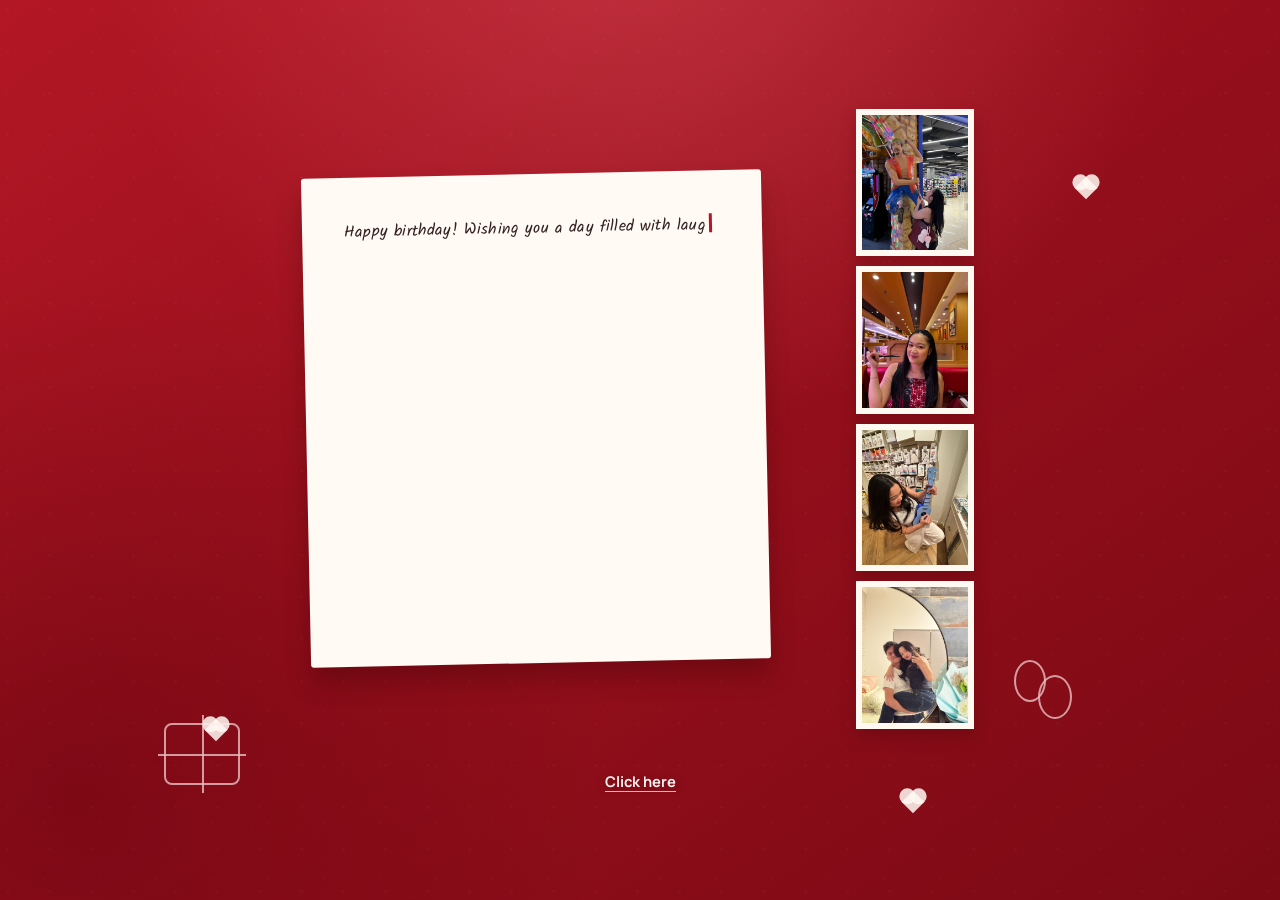
==== letter.html @ 7c30395a "first commit" ====
<!DOCTYPE html>
<html lang="en">
  <head>
    <meta charset="UTF-8" />
    <meta name="viewport" content="width=device-width, initial-scale=1.0" />
    <title>For Denaya | Letter</title>
    <link rel="preconnect" href="https://fonts.googleapis.com" />
    <link rel="preconnect" href="https://fonts.gstatic.com" crossorigin />
    <link
      href="https://fonts.googleapis.com/css2?family=Cormorant+Garamond:ital,wght@0,400;0,600;0,700;1,400;1,600&family=Great+Vibes&family=Manrope:wght@400;500;600;700;800&display=swap"
      rel="stylesheet"
    />
    <link rel="stylesheet" href="css/style.css" />
  </head>
  <body class="page scrapbook-page page-letter-new" data-page="letter">
    <main class="scrapbook-stage letter-stage animated-letter-stage">
      <article class="letter-paper animated-letter-paper">
        <p
          id="letterTypewriter"
          class="letter-typewriting"
          data-text="Happy birthday! Wishing you a day filled with laughter, good vibes, and all the little things that make you genuinely happy. You deserve to feel appreciated and celebrated, not just today, but every day. May this year bring you new opportunities, fun adventures, and moments you will always look back on with a smile. As you start another chapter, I hope you continue growing into the person you want to be, while staying true to who you are. Keep chasing your goals, making memories, and surrounding yourself with people who bring out the best in you. Here is to a year ahead that is even better than the last. Happy Birthday again!"
        ></p>
      </article>

      <aside class="photo-strip letter-photo-strip" aria-label="More memories">
        <img src="photo/photo5.jpg" alt="Memory strip 1" />
        <img src="photo/photo6.jpg" alt="Memory strip 2" />
        <img src="photo/photo7.jpg" alt="Memory strip 3" />
        <img src="photo/photo8.jpg" alt="Memory strip 4" />
      </aside>

      <div class="letter-floating-hearts" aria-hidden="true">
        <span></span>
        <span></span>
        <span></span>
      </div>

      <span class="line-doodle gift-doodle" aria-hidden="true"></span>
      <span class="line-doodle balloon-doodle" aria-hidden="true"></span>

      <a class="click-here" href="birthday.html" data-flow-link>Click here</a>
    </main>

    <script src="js/main.js" defer></script>
  </body>
</html>
---- css/style.css ----
@import url("https://fonts.googleapis.com/css2?family=Kalam:wght@400;700&family=Playfair+Display:wght@700;800&display=swap");

:root {
  --bg-black: #05040b;
  --bg-violet: #120719;
  --bg-burgundy: #2a0b1f;
  --pink-neon: #ff5ca8;
  --magenta: #d749d2;
  --rose-gold: #cba3b2;
  --gold-warm: #f4c45f;
  --text-main: #f9edf6;
  --text-soft: #c6adbe;
  --glass-bg: rgba(12, 10, 19, 0.64);
  --glass-border: rgba(255, 145, 207, 0.24);
  --panel-shadow: 0 20px 40px rgba(0, 0, 0, 0.5), 0 0 26px rgba(232, 80, 165, 0.14);
  --glow-soft: 0 0 20px rgba(255, 92, 168, 0.45);
  --radius-xl: 30px;
  --radius-lg: 22px;
  --radius-md: 16px;
  --radius-sm: 12px;
  --theme-main-start: #040309;
  --theme-main-mid: #090511;
  --theme-main-end: #17081e;
  --theme-aura-top: rgba(228, 82, 196, 0.24);
  --theme-aura-bottom: rgba(210, 44, 125, 0.14);
  --theme-photo-floor-main: rgba(163, 18, 76, 0.6);
  --theme-photo-floor-soft: rgba(163, 18, 76, 0.2);
  --theme-photo-floor-side: rgba(154, 31, 78, 0.44);
  --theme-photo-top-haze: rgba(255, 92, 168, 0.16);
  --theme-topbar-border: rgba(255, 144, 205, 0.24);
  --theme-topbar-glow: rgba(255, 96, 175, 0.2);
  --theme-top-brand: #ff85ba;
  --theme-heart: #ff7db9;
  --theme-icon: #ff94c4;
  --theme-hero-grad-1: #ff93c9;
  --theme-hero-grad-2: #ffd08a;
  --theme-hero-grad-3: #e98bf0;
  --theme-countdown: #ffd4e8;
}

* {
  box-sizing: border-box;
}

html,
body {
  margin: 0;
  padding: 0;
  min-height: 100%;
}

body {
  font-family: "Manrope", sans-serif;
  color: var(--text-main);
  background:
    radial-gradient(circle at 50% 12%, var(--theme-aura-top), transparent 68%),
    radial-gradient(circle at 85% 88%, var(--theme-aura-bottom), transparent 62%),
    linear-gradient(162deg, var(--theme-main-start) 0%, var(--theme-main-mid) 38%, var(--theme-main-end) 100%);
  position: relative;
  overflow-x: hidden;
}

body[data-theme="soft-pink"] {
  --theme-main-start: #130812;
  --theme-main-mid: #2a0e23;
  --theme-main-end: #3f1632;
  --theme-aura-top: rgba(255, 156, 208, 0.34);
  --theme-aura-bottom: rgba(255, 115, 189, 0.2);
  --theme-photo-floor-main: rgba(223, 80, 151, 0.56);
  --theme-photo-floor-soft: rgba(223, 80, 151, 0.24);
  --theme-photo-floor-side: rgba(206, 78, 145, 0.42);
  --theme-photo-top-haze: rgba(255, 178, 220, 0.24);
  --theme-topbar-border: rgba(255, 187, 227, 0.34);
  --theme-topbar-glow: rgba(255, 167, 215, 0.3);
  --theme-top-brand: #ffb4da;
  --theme-heart: #ffa4d1;
  --theme-icon: #ffc8e4;
  --theme-hero-grad-1: #ffc0dd;
  --theme-hero-grad-2: #ffe2b3;
  --theme-hero-grad-3: #f2b5ff;
  --theme-countdown: #ffe2f1;
}

body[data-theme="deep-burgundy"] {
  --theme-main-start: #040309;
  --theme-main-mid: #090511;
  --theme-main-end: #17081e;
}

body::selection {
  background: rgba(255, 92, 168, 0.35);
}

body.with-photo-bg {
  background: #07040f;
}

body.with-photo-bg::before {
  content: "";
  position: fixed;
  inset: 0;
  z-index: -3;
  background-image: var(--bg-image);
  background-position: center;
  background-size: cover;
  filter: blur(8px) brightness(0.32) saturate(1.04) contrast(1);
  transform: none;
}

body.with-photo-bg::after {
  content: "";
  position: fixed;
  inset: 0;
  z-index: -2;
  background:
    linear-gradient(180deg, rgba(7, 5, 12, 0.9) 0%, rgba(7, 5, 12, 0.88) 52%, rgba(7, 5, 12, 0.93) 100%),
    radial-gradient(ellipse at 50% 56%, rgba(255, 126, 196, 0.1) 0%, rgba(255, 126, 196, 0) 72%);
}

.page {
  width: 100%;
  min-height: 100svh;
  position: relative;
  animation: pageFadeIn 0.42s ease both;
}

.page.is-leaving {
  animation: pageFadeOut 0.28s ease both;
  pointer-events: none;
}

.page.is-cd-transitioning.is-leaving {
  animation: none;
}

.scene,
.app-shell {
  position: relative;
  z-index: 4;
  width: min(100%, 760px);
  margin: 0 auto;
  min-height: 100svh;
  padding: 20px 18px 56px;
}

body.has-topbar .scene,
body.has-topbar .app-shell {
  padding-top: 10px;
}

.scene-center {
  display: grid;
  place-items: center;
  align-content: center;
  gap: 28px;
}

.romantic-topbar {
  position: sticky;
  top: 0;
  left: 0;
  transform: none;
  z-index: 14;
  width: 100%;
  height: 54px;
  border-radius: 0;
  border: 0;
  background: transparent;
  box-shadow: none;
  backdrop-filter: none;
  display: grid;
  grid-template-columns: 42px minmax(0, 1fr) auto;
  align-items: center;
  padding: 0 12px;
  margin: 0;
}

.top-heart {
  font-size: 0.98rem;
  color: var(--theme-heart);
  text-align: center;
  text-shadow: 0 0 10px rgba(255, 87, 171, 0.55);
}

.top-brand {
  margin: 0;
  text-align: center;
  font-family: "Great Vibes", cursive;
  font-size: clamp(1.22rem, 3.2vw, 1.6rem);
  color: var(--theme-top-brand);
  line-height: 1;
  text-shadow: 0 0 12px rgba(255, 84, 167, 0.35);
}

.top-actions {
  display: flex;
  align-items: center;
  justify-self: end;
  gap: 8px;
}

button,
a {
  color: inherit;
  text-decoration: none;
}

button {
  font-family: inherit;
}

h1,
h2,
h3 {
  font-family: "Cormorant Garamond", serif;
  letter-spacing: 0.01em;
}

.eyebrow {
  letter-spacing: 0.34em;
  font-size: 0.78rem;
  font-weight: 800;
  color: var(--gold-warm);
  text-transform: uppercase;
  margin: 0 0 14px;
  text-shadow: 0 0 14px rgba(244, 196, 95, 0.24);
}

.tiny-label {
  margin: 0;
  text-transform: uppercase;
  letter-spacing: 0.35em;
  color: #9d8898;
  font-size: 0.72rem;
}

.name-script {
  margin: 10px 0;
  font-family: "Cormorant Garamond", serif;
  font-size: clamp(2.2rem, 7vw, 3.25rem);
  font-style: italic;
  font-weight: 600;
  color: #f6e6ef;
}

/* Gift screen */
.gift-wrap {
  background: none;
  border: 0;
  cursor: pointer;
  padding: 0;
  display: grid;
  place-items: center;
  width: min(82vw, 430px);
  transition: transform 0.45s ease;
}

.gift-wrap:hover {
  transform: translateY(-4px) scale(1.01);
}

.gift-wrap:focus-visible {
  outline: 2px solid rgba(255, 98, 186, 0.7);
  outline-offset: 8px;
  border-radius: 28px;
}

.gift-box {
  width: 100%;
  aspect-ratio: 1.08 / 1;
  position: relative;
  border-radius: 26px;
  overflow: hidden;
  transform-style: preserve-3d;
  box-shadow:
    inset 0 1px 0 rgba(255, 255, 255, 0.12),
    inset 0 -14px 30px rgba(17, 3, 12, 0.55),
    0 24px 42px rgba(0, 0, 0, 0.46),
    0 0 46px rgba(255, 79, 164, 0.32);
}

.gift-lid,
.gift-base {
  position: absolute;
  inset: 0;
  border-radius: inherit;
  background:
    radial-gradient(circle at 30% 20%, rgba(255, 105, 184, 0.2), transparent 45%),
    linear-gradient(155deg, #4a132f 0%, #361022 40%, #25111e 100%);
}

.gift-base::before,
.gift-lid::before {
  content: "";
  position: absolute;
  inset: 0;
  background-image: radial-gradient(rgba(255, 131, 194, 0.32) 1px, transparent 1.5px);
  background-size: 28px 28px;
  opacity: 0.58;
}

.gift-lid {
  transform-origin: top center;
  transition: transform 1s cubic-bezier(0.18, 0.66, 0.18, 1), opacity 0.7s ease;
  z-index: 2;
}

.gift-ribbon-v,
.gift-ribbon-h {
  position: absolute;
  background: linear-gradient(180deg, #ff78ba 0%, #ff4d9f 40%, #e82a74 100%);
  box-shadow: var(--glow-soft);
  z-index: 3;
}

.gift-ribbon-v {
  width: 16%;
  left: 50%;
  top: 0;
  bottom: 0;
  transform: translateX(-50%);
}

.gift-ribbon-h {
  height: 16%;
  left: 0;
  right: 0;
  top: 50%;
  transform: translateY(-50%);
}

.gift-bow {
  position: absolute;
  left: 50%;
  top: 50%;
  transform: translate(-50%, -50%);
  width: min(42%, 170px);
  aspect-ratio: 2 / 1;
  z-index: 4;
}

.gift-bow::before,
.gift-bow::after {
  content: "";
  position: absolute;
  width: 47%;
  height: 72%;
  top: 6%;
  border-radius: 70% 90% 70% 90%;
  background: linear-gradient(180deg, #ff75b8 0%, #ff3f93 65%, #dc236f 100%);
  box-shadow: 0 10px 20px rgba(196, 19, 101, 0.35), 0 0 22px rgba(255, 82, 164, 0.45);
}

.gift-bow::before {
  left: -3%;
  transform: rotate(6deg);
}

.gift-bow::after {
  right: -3%;
  transform: scaleX(-1) rotate(6deg);
}

.bow-center {
  position: absolute;
  left: 50%;
  top: 40%;
  width: 31%;
  height: 34%;
  transform: translate(-50%, -50%);
  border-radius: 12px;
  background: linear-gradient(180deg, #ff85c2 0%, #fa4ea0 52%, #d42069 100%);
  box-shadow: inset 0 2px 3px rgba(255, 212, 232, 0.45), 0 0 16px rgba(255, 61, 153, 0.65);
}

.bow-center::before,
.bow-center::after {
  content: "";
  position: absolute;
  width: 42%;
  height: 120%;
  top: 78%;
  border-radius: 0 0 6px 6px;
  background: linear-gradient(180deg, #ee4f96 0%, #c6175f 100%);
}

.bow-center::before {
  left: -46%;
  transform: rotate(31deg);
}

.bow-center::after {
  right: -46%;
  transform: rotate(-31deg);
}

.gift-shadow {
  width: 78%;
  height: 24px;
  margin-top: 18px;
  border-radius: 999px;
  background: radial-gradient(circle, rgba(255, 90, 162, 0.28), rgba(0, 0, 0, 0));
  filter: blur(4px);
}

.gift-copy {
  text-align: center;
  display: grid;
  gap: 8px;
}

.gift-copy .tiny-label span {
  font-family: "Cormorant Garamond", serif;
  font-size: 1.36rem;
  font-style: italic;
  letter-spacing: 0.08em;
  text-transform: none;
  color: #e7c4d6;
}

.tap-hint {
  margin: 8px 0 0;
  font-size: 0.72rem;
  letter-spacing: 0.34em;
  color: #74667c;
}

.gift-wrap.is-opening {
  animation: giftPulse 1s ease forwards;
}

.gift-wrap.is-opening .gift-lid {
  transform: translateY(-42%) rotateX(70deg);
  opacity: 0.15;
}

/* Countdown */
.countdown-scene {
  justify-content: center;
}

.countdown-scene::after {
  content: "";
  position: absolute;
  left: 50%;
  bottom: 2vh;
  width: min(84vw, 540px);
  height: 180px;
  transform: translateX(-50%);
  pointer-events: none;
  background: radial-gradient(circle at center, rgba(255, 102, 176, 0.23) 0%, rgba(255, 102, 176, 0) 68%);
  filter: blur(6px);
}

.countdown-card {
  text-align: center;
  width: min(100%, 680px);
  padding: 34px 14px;
  border-radius: 24px;
  border: 1px solid rgba(255, 140, 202, 0.14);
  background: linear-gradient(180deg, rgba(9, 7, 15, 0.48), rgba(9, 7, 15, 0.26));
  backdrop-filter: blur(4px);
}

.countdown-title {
  margin: 0 0 30px;
  font-family: "Cormorant Garamond", serif;
  font-weight: 700;
  letter-spacing: 0.28em;
  text-transform: uppercase;
  font-size: clamp(0.96rem, 2.8vw, 1.35rem);
  color: #f0c45d;
}

.countdown-grid {
  display: flex;
  justify-content: center;
  align-items: flex-start;
  flex-wrap: wrap;
  gap: 14px;
}

.time-block {
  min-width: 58px;
  display: grid;
  gap: 8px;
  justify-items: center;
}

.time-value {
  font-family: "Cormorant Garamond", serif;
  font-size: clamp(2.25rem, 6.2vw, 3.7rem);
  font-weight: 600;
  font-variant-numeric: tabular-nums;
  letter-spacing: 0.04em;
  color: var(--theme-countdown);
  text-shadow: 0 0 16px rgba(255, 95, 171, 0.34);
}

.time-label {
  font-size: 0.72rem;
  letter-spacing: 0.28em;
  color: #8d7b8a;
}

.separator {
  font-size: clamp(1.5rem, 4vw, 2.35rem);
  line-height: 1.5;
  color: #5c5260;
}

.time-ms .time-value {
  font-size: clamp(1.72rem, 4.5vw, 3rem);
}

.text-link {
  margin-top: 34px;
  border: 1px solid rgba(255, 138, 200, 0.34);
  border-radius: 999px;
  background: rgba(18, 13, 27, 0.52);
  color: #e0c7d5;
  font-size: 1.02rem;
  font-weight: 700;
  cursor: pointer;
  padding: 12px 22px;
  box-shadow: 0 0 20px rgba(255, 96, 173, 0.18);
}

.text-link span {
  margin-left: 6px;
}

/* Birthday reveal */
.birthday-scene {
  align-content: center;
}

.birthday-reveal {
  text-align: center;
  width: min(100%, 620px);
  padding: 26px 24px 30px;
  border-radius: var(--radius-xl);
  border: 1px solid rgba(255, 143, 204, 0.16);
  background:
    linear-gradient(180deg, rgba(9, 7, 15, 0.6), rgba(9, 7, 15, 0.34)),
    radial-gradient(circle at 50% 0%, rgba(255, 103, 179, 0.15), transparent 62%);
  backdrop-filter: blur(6px);
}

.hero-name {
  margin: 0;
  font-family: "Cormorant Garamond", serif;
  font-size: clamp(2.8rem, 8.4vw, 4.95rem);
  line-height: 0.96;
  letter-spacing: 0.01em;
  font-weight: 700;
  background: linear-gradient(110deg, var(--theme-hero-grad-1) 0%, var(--theme-hero-grad-2) 46%, var(--theme-hero-grad-3) 100%);
  -webkit-background-clip: text;
  background-clip: text;
  color: transparent;
  text-shadow:
    0 0 30px rgba(255, 129, 197, 0.26),
    0 4px 20px rgba(0, 0, 0, 0.35);
}

.hero-age {
  margin: 12px 0 10px;
  font-size: clamp(2rem, 5.2vw, 3.1rem);
  font-weight: 700;
  letter-spacing: 0.01em;
  color: #f2e8ef;
  text-shadow: 0 0 16px rgba(255, 152, 210, 0.14);
}

.hero-sayang {
  margin: 0;
  font-size: clamp(1.8rem, 4.1vw, 2.3rem);
  font-family: "Cormorant Garamond", serif;
  font-style: italic;
  color: #dbc8d5;
  letter-spacing: 0.015em;
}

.hero-signoff {
  margin: 20px 0 28px;
  font-family: "Cormorant Garamond", serif;
  font-size: clamp(1.5rem, 3.2vw, 2rem);
  font-style: italic;
  line-height: 1.2;
  color: #ead8e3;
}

.hero-signoff span {
  font-family: "Great Vibes", cursive;
  font-size: clamp(2.7rem, 6.2vw, 4.1rem);
  color: #ff8ec0;
  text-shadow: 0 0 20px rgba(255, 102, 180, 0.33);
}

.btn-primary {
  border: 0;
  border-radius: 999px;
  padding: 14px 32px;
  font-size: 1.42rem;
  font-weight: 700;
  cursor: pointer;
  color: #fff6fb;
  background: linear-gradient(108deg, #ff5ca8 0%, #ffbc5a 44%, #ca53d7 100%);
  box-shadow: 0 0 24px rgba(255, 102, 174, 0.55), 0 12px 24px rgba(0, 0, 0, 0.38);
  transition: transform 0.25s ease, filter 0.25s ease;
}

.btn-primary:hover {
  transform: translateY(-2px);
  filter: brightness(1.05);
}

.btn-primary span {
  margin-left: 8px;
}

/* App shell */
.page-head-pill {
  background: rgba(20, 15, 33, 0.7);
  border: 1px solid rgba(255, 151, 214, 0.22);
  backdrop-filter: blur(7px);
  box-shadow: var(--panel-shadow);
}

.icon-btn {
  width: 34px;
  height: 34px;
  border-radius: 50%;
  border: 1px solid rgba(255, 136, 200, 0.32);
  background: rgba(23, 18, 34, 0.75);
  cursor: pointer;
  display: grid;
  place-items: center;
  box-shadow: 0 0 18px rgba(255, 98, 173, 0.22);
}

.icon-btn.is-on {
  box-shadow: 0 0 0 2px rgba(255, 110, 184, 0.35), 0 0 24px rgba(255, 108, 180, 0.55);
}

.icon-note {
  font-size: 0.95rem;
  color: var(--theme-icon);
  line-height: 1;
}

.icon-theme {
  font-size: 0.8rem;
  font-weight: 800;
  letter-spacing: 0.02em;
  color: var(--theme-icon);
  line-height: 1;
}

.theme-btn.is-soft {
  box-shadow: 0 0 0 2px rgba(255, 180, 220, 0.34), 0 0 18px rgba(255, 170, 215, 0.4);
}

.glass-panel {
  background: var(--glass-bg);
  border: 1px solid var(--glass-border);
  border-radius: var(--radius-lg);
  box-shadow: var(--panel-shadow);
  backdrop-filter: blur(12px);
}

.hero-card {
  padding: 34px 22px;
  text-align: center;
  background:
    linear-gradient(180deg, rgba(10, 7, 16, 0.74), rgba(10, 7, 16, 0.5)),
    radial-gradient(circle at 50% 0%, rgba(255, 92, 168, 0.12), transparent 58%);
}

.hero-actions {
  margin-top: 20px;
  display: grid;
  grid-template-columns: repeat(auto-fit, minmax(140px, 1fr));
  gap: 10px;
}

.home-shell .hero-actions {
  width: min(100%, 360px);
  margin: 20px auto 0;
}

.story-meta {
  margin: 0 auto 14px;
  width: min(100%, 520px);
  padding: 12px 16px;
  text-align: center;
}

.chapter-kicker {
  margin: 0;
  text-transform: uppercase;
  font-size: 0.68rem;
  letter-spacing: 0.26em;
  color: #ddb6ca;
}

.chapter-kicker-intro {
  margin-bottom: 10px;
}

.story-meta h2 {
  margin: 6px 0 0;
  font-size: clamp(1.22rem, 4vw, 1.7rem);
  font-weight: 700;
  color: #f2dbe7;
}

.story-flow {
  margin: 14px auto 0;
  width: min(100%, 520px);
  padding: 16px;
  text-align: center;
}

.story-flow p {
  margin: 0 0 12px;
  color: #ddc0cf;
  font-family: "Cormorant Garamond", serif;
  font-size: 1.24rem;
  font-style: italic;
}

.flow-next {
  display: inline-block;
  border-radius: 999px;
  padding: 11px 20px;
  font-weight: 700;
  border: 1px solid rgba(255, 142, 204, 0.36);
  background: rgba(18, 13, 28, 0.6);
  box-shadow: 0 0 18px rgba(255, 99, 177, 0.2);
  transition: transform 0.2s ease, box-shadow 0.2s ease;
}

.flow-next:hover {
  transform: translateY(-2px);
  box-shadow: 0 0 22px rgba(255, 99, 177, 0.35);
}

.transition-cinematic {
  position: fixed;
  inset: 0;
  z-index: 60;
  pointer-events: none;
  opacity: 0;
  background:
    radial-gradient(circle at 50% 50%, rgba(255, 249, 242, 0.62), rgba(179, 18, 33, 0.82) 55%, rgba(101, 0, 12, 0.96) 100%);
}

.transition-cinematic.is-active {
  animation: cinematicFade 0.56s ease forwards;
}

.transition-petal {
  position: fixed;
  z-index: 61;
  width: 12px;
  height: 12px;
  border-radius: 50% 50% 50% 0;
  transform: rotate(45deg);
  background: linear-gradient(160deg, #fff8f2 0%, #d9182b 100%);
  opacity: 0.9;
  pointer-events: none;
  animation: transitionPetalFly 0.56s ease forwards;
}

.cd-transition-overlay {
  position: fixed;
  inset: 0;
  z-index: 72;
  overflow: hidden;
  pointer-events: none;
}

.cd-transition-overlay::before {
  content: "";
  position: absolute;
  inset: 0;
  background:
    radial-gradient(circle at 50% 50%, rgba(255, 249, 242, 0.72), rgba(255, 249, 242, 0.2) 36%, transparent 58%),
    linear-gradient(90deg, #fff9f2 0%, #d7192b 52%, #8f0c18 100%);
  transform: translateX(-110%);
  animation: cdPanelSlide 0.98s cubic-bezier(0.72, 0, 0.2, 1) forwards;
}

.cd-transition-disc {
  position: absolute;
  left: -20vmin;
  top: 50%;
  z-index: 1;
  width: clamp(160px, 30vmin, 340px);
  aspect-ratio: 1;
  border-radius: 50%;
  background:
    radial-gradient(circle, #e51f2f 0 13%, #fff8f2 14% 16%, #121116 17% 22%, transparent 23%),
    conic-gradient(from 218deg, rgba(255, 255, 255, 0.22) 0 38deg, transparent 39deg 360deg),
    repeating-radial-gradient(circle, #09090d 0 12px, #17171e 13px 17px, #06060a 18px 28px);
  box-shadow: 0 22px 38px rgba(51, 0, 7, 0.4);
  animation: cdRollAcross 0.98s cubic-bezier(0.72, 0, 0.2, 1) forwards;
}

.cd-transition-spark {
  position: absolute;
  z-index: 2;
  width: 10px;
  height: 10px;
  border-radius: 50%;
  background: #fff9f2;
  box-shadow: 0 0 16px rgba(255, 249, 242, 0.88);
  opacity: 0;
  animation: cdSparkPop 0.44s ease-out forwards;
}

.btn-soft {
  border: 1px solid rgba(255, 154, 209, 0.25);
  background: rgba(14, 11, 22, 0.62);
  color: #eee0e8;
  border-radius: 999px;
  padding: 11px 12px;
  font-weight: 700;
  text-align: center;
  cursor: pointer;
}

.btn-soft:hover {
  box-shadow: 0 0 20px rgba(255, 104, 179, 0.34);
}

.page-head-pill {
  margin: 4px auto 18px;
  width: fit-content;
  padding: 10px 16px;
  border-radius: 999px;
  display: flex;
  align-items: center;
  gap: 12px;
}

.page-head-pill h1 {
  margin: 0;
  font-family: "Cormorant Garamond", serif;
  font-size: clamp(1.65rem, 4.6vw, 2.25rem);
  font-weight: 700;
  letter-spacing: 0.01em;
}

.page-head-pill span {
  font-size: 0.92rem;
  background: rgba(255, 114, 185, 0.14);
  border: 1px solid rgba(255, 148, 206, 0.3);
  color: #ec9cc7;
  padding: 6px 10px;
  border-radius: 999px;
}

/* Memories */
.memories-grid {
  display: grid;
  grid-template-columns: repeat(2, minmax(0, 1fr));
  gap: 12px;
  padding-bottom: 10px;
}

.polaroid-card {
  background: #f5f0f3;
  border-radius: 12px;
  border: 0;
  padding: 10px 10px 28px;
  box-shadow: 0 14px 28px rgba(0, 0, 0, 0.4);
  cursor: pointer;
  position: relative;
  transform-origin: top center;
  transition: transform 0.25s ease, box-shadow 0.25s ease;
}

.polaroid-card::before {
  content: "";
  position: absolute;
  width: 58px;
  height: 14px;
  top: -8px;
  left: 50%;
  transform: translateX(-50%) rotate(-2deg);
  background: rgba(245, 210, 150, 0.7);
  border-radius: 4px;
  box-shadow: inset 0 0 0 1px rgba(116, 95, 68, 0.25);
}

.polaroid-card img {
  width: 100%;
  display: block;
  aspect-ratio: 1 / 1;
  object-fit: cover;
  border-radius: 8px;
}

.polaroid-card p {
  color: #322632;
  margin: 11px 2px 0;
  font-family: "Cormorant Garamond", serif;
  font-style: italic;
  font-size: 1.05rem;
}

.polaroid-card:hover {
  transform: scale(1.02) rotate(0deg);
  box-shadow: 0 18px 30px rgba(0, 0, 0, 0.48), 0 0 20px rgba(255, 106, 182, 0.22);
}

/* Moments */
.moments-carousel {
  display: grid;
  gap: 14px;
}

.moment-stage {
  display: grid;
  grid-template-columns: 44px minmax(0, 1fr) 44px;
  align-items: center;
  gap: 12px;
}

.round-arrow {
  width: 44px;
  height: 44px;
  border-radius: 50%;
  border: 1px solid rgba(255, 152, 209, 0.26);
  background: rgba(16, 13, 24, 0.72);
  font-size: 1.5rem;
  color: #f8e8f0;
  cursor: pointer;
  display: grid;
  place-items: center;
}

.polaroid-main {
  width: min(100%, 320px);
  margin: 0 auto;
  background: #f7f3f5;
  padding: 12px 12px 34px;
  border-radius: 12px;
  box-shadow: 0 18px 30px rgba(0, 0, 0, 0.45);
  transform: rotate(-4deg);
}

.polaroid-main img {
  width: 100%;
  aspect-ratio: 3 / 4;
  object-fit: cover;
  border-radius: 6px;
}

.description-box {
  padding: 18px 16px;
  min-height: 92px;
  display: grid;
  place-items: center;
  text-align: center;
}

.description-box p {
  margin: 0;
  font-family: "Cormorant Garamond", serif;
  font-style: italic;
  font-size: clamp(1.24rem, 3.5vw, 1.62rem);
  color: #ecd9e5;
}

.dots-row {
  display: flex;
  justify-content: center;
  gap: 10px;
  flex-wrap: wrap;
}

.dot {
  width: 13px;
  height: 13px;
  border-radius: 50%;
  border: 1px solid rgba(255, 159, 213, 0.3);
  background: rgba(38, 30, 52, 0.78);
  cursor: pointer;
  padding: 0;
}

.dot.is-active {
  background: linear-gradient(160deg, #ff7dbf, #db62d5);
  box-shadow: 0 0 14px rgba(255, 116, 191, 0.55);
}

/* Letter */
.letter-shell {
  display: grid;
  align-content: start;
}

.cake-wrap {
  display: grid;
  place-items: center;
  margin: 8px 0 16px;
}

.cake-art {
  width: 180px;
  height: 140px;
  position: relative;
}

.cake-plate {
  position: absolute;
  left: 50%;
  bottom: 2px;
  transform: translateX(-50%);
  width: 160px;
  height: 22px;
  border-radius: 50%;
  background: linear-gradient(180deg, #f4f4f4 0%, #cbced5 100%);
  box-shadow: 0 10px 18px rgba(0, 0, 0, 0.35);
}

.cake-layer {
  position: absolute;
  left: 50%;
  transform: translateX(-50%);
  border-radius: 20px;
  background: linear-gradient(180deg, #6f460e 0%, #4f2e07 100%);
}

.cake-layer.one {
  width: 138px;
  height: 34px;
  bottom: 22px;
}

.cake-layer.two {
  width: 124px;
  height: 32px;
  bottom: 52px;
}

.cake-top {
  position: absolute;
  left: 50%;
  bottom: 76px;
  transform: translateX(-50%);
  width: 122px;
  height: 26px;
  border-radius: 50%;
  background: #efe2cf;
}

.cake-top::before,
.cake-top::after {
  content: "";
  position: absolute;
  background: #efe2cf;
  width: 28px;
  height: 14px;
  border-radius: 0 0 18px 18px;
  top: 18px;
}

.cake-top::before {
  left: 20px;
}

.cake-top::after {
  right: 22px;
}

.cake-candle {
  position: absolute;
  left: 50%;
  bottom: 98px;
  transform: translateX(-50%);
  width: 10px;
  height: 30px;
  border-radius: 8px;
  background: linear-gradient(180deg, #c72626, #8b1010);
}

.cake-flame {
  position: absolute;
  left: 50%;
  bottom: 126px;
  transform: translateX(-50%);
  width: 12px;
  height: 20px;
  border-radius: 50% 50% 50% 50%;
  background: radial-gradient(circle at 40% 35%, #fff59f 0%, #ffbf2f 55%, rgba(255, 145, 0, 0.45) 100%);
  animation: flameFlicker 0.9s ease-in-out infinite alternate;
  box-shadow: 0 0 20px rgba(255, 185, 40, 0.65);
}

.letter-card {
  padding: 22px 20px;
  max-height: min(55svh, 460px);
  overflow: auto;
}

.letter-card p {
  margin: 0;
  font-family: "Cormorant Garamond", serif;
  font-style: italic;
  font-size: clamp(1.55rem, 4.2vw, 2.6rem);
  line-height: 1.28;
  color: #efe4eb;
  min-height: 160px;
}

.type-cursor {
  display: inline-block;
  width: 2px;
  margin-left: 2px;
  background: rgba(255, 141, 201, 0.95);
  animation: blink 0.9s steps(1) infinite;
}

/* Reasons */
.reasons-shell {
  display: grid;
  align-content: center;
  gap: 16px;
}

.reasons-card {
  padding: 24px;
  min-height: 260px;
}

.reasons-card h1 {
  margin: 0 0 14px;
  font-size: clamp(1.5rem, 4.7vw, 2.2rem);
}

.reasons-card p {
  margin: 0;
  font-family: "Cormorant Garamond", serif;
  font-style: italic;
  font-size: clamp(1.35rem, 4.2vw, 2rem);
  line-height: 1.34;
  color: #efe0ea;
}

.reasons-controls {
  display: flex;
  justify-content: center;
  align-items: center;
  gap: 16px;
}

/* Future */
.future-shell {
  display: grid;
  gap: 16px;
}

.dreams-main {
  padding: 24px 22px;
}

.dreams-main h1 {
  margin: 0 0 10px;
  font-size: clamp(1.8rem, 5vw, 2.4rem);
}

.dreams-main p {
  margin: 0;
  font-family: "Cormorant Garamond", serif;
  font-style: italic;
  font-size: clamp(1.4rem, 3.8vw, 2rem);
  line-height: 1.35;
}

.dream-grid {
  display: grid;
  grid-template-columns: repeat(2, minmax(0, 1fr));
  gap: 10px;
}

.dream-chip {
  border: 1px solid rgba(255, 154, 209, 0.28);
  background: rgba(12, 10, 20, 0.7);
  color: #f2dde9;
  border-radius: 14px;
  padding: 12px;
  font-weight: 700;
  cursor: pointer;
  transition: transform 0.2s ease, box-shadow 0.2s ease, border-color 0.2s ease;
}

.dream-chip.is-selected,
.dream-chip:hover {
  transform: translateY(-2px);
  border-color: rgba(255, 132, 198, 0.78);
  box-shadow: 0 0 18px rgba(255, 95, 176, 0.48);
}

/* Surprise */
.surprise-shell {
  display: grid;
  align-content: center;
  gap: 10px;
}

.surprise-copy {
  text-align: center;
  padding: 22px;
}

.surprise-copy p {
  margin: 6px 0;
  font-size: clamp(1.04rem, 3vw, 1.22rem);
  color: #ebd9e3;
}

/* Modal */
.modal {
  position: fixed;
  inset: 0;
  z-index: 20;
  display: none;
}

.modal.is-open {
  display: grid;
  place-items: center;
}

.modal-backdrop {
  position: absolute;
  inset: 0;
  border: 0;
  background: rgba(6, 5, 10, 0.72);
  backdrop-filter: blur(6px);
}

.modal-card {
  position: relative;
  z-index: 1;
  width: min(92vw, 560px);
  padding: 24px;
  border-radius: 24px;
  background: rgba(11, 9, 18, 0.88);
  border: 1px solid rgba(255, 145, 206, 0.28);
  box-shadow: 0 18px 36px rgba(0, 0, 0, 0.5), 0 0 28px rgba(255, 90, 167, 0.24);
}

.modal-card p {
  margin: 0;
  font-family: "Cormorant Garamond", serif;
  font-style: italic;
  font-size: clamp(1.36rem, 4.6vw, 2.05rem);
  line-height: 1.34;
  color: #f0dfea;
}

.photo-modal-card {
  display: grid;
  gap: 14px;
}

.photo-modal-card img {
  width: 100%;
  max-height: min(56svh, 600px);
  object-fit: cover;
  border-radius: 16px;
}

.photo-modal-card p {
  margin-top: 2px;
  text-align: center;
  font-size: 1.25rem;
}

.modal-close {
  position: absolute;
  top: 10px;
  right: 12px;
  border: 0;
  width: 34px;
  height: 34px;
  border-radius: 50%;
  font-size: 1.45rem;
  line-height: 1;
  cursor: pointer;
  color: #fbeaf2;
  background: rgba(255, 100, 179, 0.2);
}

/* Particle layers */
.particle-layer {
  position: fixed;
  inset: 0;
  pointer-events: none;
  overflow: hidden;
  z-index: 3;
}

.confetti-piece {
  position: absolute;
  width: 7px;
  height: 14px;
  border-radius: 3px;
  opacity: 0.9;
  animation: confettiFall linear forwards;
}

.petal {
  position: absolute;
  width: 16px;
  height: 12px;
  border-radius: 14px 14px 2px 14px;
  background: radial-gradient(circle at 30% 30%, rgba(255, 201, 224, 0.95), rgba(236, 90, 161, 0.95));
  opacity: 0.84;
  filter: blur(0.25px);
  animation: petalDrift linear forwards;
}

.firework-dot {
  position: fixed;
  width: 5px;
  height: 5px;
  border-radius: 50%;
  z-index: 3;
  animation: fireworkSpark 1s ease-out forwards;
}

.heart-particle {
  position: fixed;
  width: 14px;
  height: 14px;
  transform: rotate(45deg);
  background: linear-gradient(140deg, #ff80c7, #ff5ca8);
  z-index: 22;
  opacity: 0.9;
  animation: heartFly 1.2s ease-out forwards;
}

.heart-particle::before,
.heart-particle::after {
  content: "";
  position: absolute;
  width: 100%;
  height: 100%;
  border-radius: 50%;
  background: inherit;
}

.heart-particle::before {
  top: -50%;
  left: 0;
}

.heart-particle::after {
  top: 0;
  left: -50%;
}

.fireworks-glow {
  position: fixed;
  inset: 0;
  z-index: 2;
  pointer-events: none;
  background: radial-gradient(circle at center, rgba(255, 89, 171, 0.32), transparent 48%);
  opacity: 0;
  animation: glowFlash 1s ease-out;
}

/* Animations */
@keyframes confettiFall {
  0% {
    transform: translate3d(0, -8vh, 0) rotate(0deg);
    opacity: 0;
  }
  10% {
    opacity: 0.95;
  }
  100% {
    transform: translate3d(var(--x-drift), 112vh, 0) rotate(var(--spin));
    opacity: 0;
  }
}

@keyframes petalDrift {
  0% {
    transform: translate3d(0, -8vh, 0) rotate(0deg);
    opacity: 0;
  }
  15% {
    opacity: 0.9;
  }
  100% {
    transform: translate3d(var(--x-drift), 110vh, 0) rotate(var(--rotate));
    opacity: 0;
  }
}

@keyframes fireworkSpark {
  0% {
    transform: translate3d(0, 0, 0) scale(1);
    opacity: 1;
  }
  100% {
    transform: translate3d(var(--dx), var(--dy), 0) scale(0.15);
    opacity: 0;
  }
}

@keyframes heartFly {
  0% {
    transform: translate3d(0, 0, 0) rotate(45deg) scale(0.9);
    opacity: 0.9;
  }
  100% {
    transform: translate3d(var(--dx), var(--dy), 0) rotate(45deg) scale(0.2);
    opacity: 0;
  }
}

@keyframes glowFlash {
  0% {
    opacity: 0;
  }
  20% {
    opacity: 0.8;
  }
  100% {
    opacity: 0;
  }
}

@keyframes flameFlicker {
  0% {
    transform: translateX(-50%) scale(0.96);
  }
  100% {
    transform: translateX(-50%) scale(1.06);
  }
}

@keyframes blink {
  50% {
    opacity: 0;
  }
}

@keyframes giftPulse {
  0% {
    transform: scale(1);
  }
  35% {
    transform: scale(1.03);
  }
  100% {
    transform: scale(0.95);
    opacity: 0.4;
  }
}

@keyframes pageFadeIn {
  0% {
    opacity: 0;
    filter: blur(4px);
    transform: translateY(6px);
  }
  100% {
    opacity: 1;
    filter: blur(0);
    transform: translateY(0);
  }
}

@keyframes pageFadeOut {
  0% {
    opacity: 1;
    filter: blur(0);
  }
  100% {
    opacity: 0;
    filter: blur(4px);
  }
}

@keyframes cinematicFade {
  0% {
    opacity: 0;
  }
  38% {
    opacity: 0.94;
  }
  100% {
    opacity: 1;
  }
}

@keyframes transitionPetalFly {
  0% {
    transform: translate3d(0, 0, 0) rotate(45deg) scale(0.6);
    opacity: 0.95;
  }
  100% {
    transform: translate3d(var(--dx), var(--dy), 0) rotate(120deg) scale(0.1);
    opacity: 0;
  }
}

@keyframes cdPanelSlide {
  0% {
    transform: translateX(-110%);
  }
  48% {
    transform: translateX(0);
  }
  100% {
    transform: translateX(110%);
  }
}

@keyframes cdRollAcross {
  0% {
    left: -20vmin;
    transform: translate(-50%, -50%) rotate(0deg) scale(0.72);
  }
  46% {
    left: 50%;
    transform: translate(-50%, -50%) rotate(560deg) scale(1.22);
  }
  100% {
    left: 118%;
    transform: translate(-50%, -50%) rotate(1160deg) scale(0.82);
  }
}

@keyframes cdSparkPop {
  0% {
    transform: scale(0.2);
    opacity: 0;
  }
  42% {
    opacity: 1;
  }
  100% {
    transform: scale(1.8);
    opacity: 0;
  }
}

@keyframes cdButtonRoll {
  0% {
    transform: rotate(0deg) scale(1);
  }
  42% {
    transform: rotate(540deg) scale(1.18);
  }
  100% {
    transform: rotate(1080deg) scale(0.96) translateX(34px);
  }
}

@keyframes vinylSpin {
  to {
    transform: rotate(360deg);
  }
}

@keyframes countdownPop {
  0% {
    transform: scale(1);
  }
  45% {
    transform: scale(1.04);
  }
  100% {
    transform: scale(1);
  }
}

@keyframes celebrationFade {
  0% {
    opacity: 0;
  }
  18%,
  78% {
    opacity: 1;
  }
  100% {
    opacity: 0;
  }
}

@keyframes celebrationTitle {
  0% {
    transform: translateY(20px) scale(0.78) rotate(-2deg);
    opacity: 0;
  }
  64% {
    transform: translateY(0) scale(1.08) rotate(1deg);
    opacity: 1;
  }
  100% {
    transform: translateY(0) scale(1) rotate(0);
    opacity: 1;
  }
}

@keyframes openHintPulse {
  0% {
    transform: translateY(0);
    opacity: 0.75;
  }
  50% {
    transform: translateY(-3px);
    opacity: 1;
  }
  100% {
    transform: translateY(0);
    opacity: 1;
  }
}

@keyframes bouquetSway {
  0%,
  100% {
    transform: rotate(-1.5deg);
  }
  50% {
    transform: rotate(2deg);
  }
}

@keyframes flowerBloom {
  0% {
    transform: scale(0.28) rotate(-8deg);
    opacity: 0;
  }
  70% {
    transform: scale(1.08) rotate(2deg);
    opacity: 1;
  }
  100% {
    transform: scale(1) rotate(0deg);
    opacity: 1;
  }
}

@keyframes lilyGlow {
  0%,
  100% {
    filter: drop-shadow(0 8px 10px rgba(67, 0, 8, 0.2));
  }
  50% {
    filter: drop-shadow(0 10px 16px rgba(255, 214, 226, 0.36));
  }
}

@keyframes roseBreathe {
  0%,
  100% {
    transform: scale(1);
  }
  50% {
    transform: scale(1.06);
  }
}

@keyframes breathFloat {
  0%,
  100% {
    transform: translateY(0);
  }
  50% {
    transform: translateY(-8px);
  }
}

@keyframes petalFloat {
  0% {
    transform: translate3d(0, 30px, 0) rotate(0deg);
    opacity: 0;
  }
  18% {
    opacity: 0.95;
  }
  78% {
    opacity: 0.75;
  }
  100% {
    transform: translate3d(34px, -84px, 0) rotate(210deg);
    opacity: 0;
  }
}

@keyframes cakeSketchFloat {
  0%,
  100% {
    transform: translateY(0) rotate(-0.8deg);
  }
  50% {
    transform: translateY(-8px) rotate(0.8deg);
  }
}

@keyframes candleDance {
  0%,
  100% {
    transform: translateY(0);
  }
  50% {
    transform: translateY(-4px);
  }
}

@keyframes lineFlame {
  0% {
    transform: translateX(-50%) rotate(-45deg) scale(0.92);
  }
  100% {
    transform: translateX(-50%) rotate(-45deg) scale(1.08);
  }
}

@keyframes giftSparkleField {
  to {
    background-position: 130px 130px, -170px 170px, 150px -150px, -190px -190px;
  }
}

@keyframes giftTitleFloat {
  0%,
  100% {
    transform: translateY(0) rotate(-0.4deg);
  }
  50% {
    transform: translateY(-7px) rotate(0.4deg);
  }
}

@keyframes giftChoiceFloat {
  0%,
  100% {
    transform: translateY(0);
  }
  50% {
    transform: translateY(-7px);
  }
}

@keyframes giftChoiceSelect {
  0% {
    transform: translateY(0) scale(1);
  }
  46% {
    transform: translateY(-18px) scale(1.14) rotate(-2deg);
  }
  100% {
    transform: translateY(-4px) scale(0.98);
    opacity: 0;
  }
}

@keyframes giftChoiceFade {
  to {
    transform: translateY(18px) scale(0.88);
    opacity: 0;
    filter: blur(3px);
  }
}

@keyframes envelopeTinyOpen {
  0%,
  100% {
    transform: rotate(-5deg);
  }
  50% {
    transform: rotate(-9deg) translateY(-6px);
  }
}

@keyframes sealPulse {
  0%,
  100% {
    transform: translate(-50%, -50%) scale(1);
  }
  50% {
    transform: translate(-50%, -50%) scale(1.14);
  }
}

@keyframes bouquetTinySway {
  0%,
  100% {
    transform: rotate(0deg);
  }
  50% {
    transform: rotate(5deg) translateY(-5px);
  }
}

@keyframes flowerTinyBloom {
  0%,
  100% {
    filter: brightness(1);
  }
  50% {
    filter: brightness(1.18);
  }
}

@keyframes cakeTinyBounce {
  0%,
  100% {
    transform: translateY(0);
  }
  50% {
    transform: translateY(-9px) scale(1.04);
  }
}

@keyframes photoShuffleOne {
  50% {
    transform: translate(-24px, 5px) rotate(-17deg);
  }
}

@keyframes photoShuffleTwo {
  50% {
    transform: translate(24px, 2px) rotate(15deg);
  }
}

@keyframes photoShuffleThree {
  50% {
    transform: translateY(-8px) rotate(1deg);
  }
}

@keyframes giftOverlayFade {
  0% {
    opacity: 0;
  }
  18%,
  74% {
    opacity: 1;
  }
  100% {
    opacity: 0;
  }
}

@keyframes giftIconFly {
  0% {
    transform: translateY(24px) scale(0.72) rotate(-8deg);
    opacity: 0;
  }
  46% {
    transform: translateY(0) scale(1.16) rotate(4deg);
    opacity: 1;
  }
  100% {
    transform: translateY(-30px) scale(0.9) rotate(0deg);
    opacity: 0.15;
  }
}

@keyframes giftSparkPop {
  0% {
    transform: scale(0.3);
    opacity: 0;
  }
  38% {
    opacity: 1;
  }
  100% {
    transform: scale(1.8);
    opacity: 0;
  }
}

@keyframes picnicSunGlow {
  0%,
  100% {
    transform: scale(1);
    box-shadow: 0 0 26px rgba(244, 196, 95, 0.28);
  }
  50% {
    transform: scale(1.07);
    box-shadow: 0 0 42px rgba(244, 196, 95, 0.42);
  }
}

@keyframes picnicCloudDrift {
  0%,
  100% {
    transform: translateX(0) scale(var(--cloud-scale, 1));
  }
  50% {
    transform: translateX(22px) scale(var(--cloud-scale, 1));
  }
}

@keyframes picnicLeafFall {
  0% {
    transform: translate3d(0, -18px, 0) rotate(0deg);
    opacity: 0;
  }
  20%,
  74% {
    opacity: 0.9;
  }
  100% {
    transform: translate3d(42px, 210px, 0) rotate(240deg);
    opacity: 0;
  }
}

@keyframes picnicBlanketBreathe {
  0%,
  100% {
    transform: rotate(-1deg) scale(1);
  }
  50% {
    transform: rotate(0.4deg) scale(1.012);
  }
}

@keyframes picnicBasketBob {
  0%,
  100% {
    transform: translateY(0) rotate(2deg);
  }
  50% {
    transform: translateY(-8px) rotate(-1deg);
  }
}

@keyframes picnicTreatWiggle {
  0%,
  100% {
    transform: rotate(0deg);
  }
  50% {
    transform: rotate(-5deg) translateY(-4px);
  }
}

@keyframes picnicFruitRoll {
  0%,
  100% {
    transform: translateX(0) rotate(0deg);
  }
  50% {
    transform: translateX(7px) rotate(24deg);
  }
}

@keyframes nigiriWiggle {
  0%,
  100% {
    margin-top: 0;
    rotate: 0deg;
  }
  50% {
    margin-top: -5px;
    rotate: -4deg;
  }
}

@keyframes picnicFoodFloat {
  0%,
  100% {
    transform: translateY(0) rotate(0deg);
  }
  50% {
    transform: translateY(-5px) rotate(3deg);
  }
}

@keyframes macaronBounce {
  0%,
  100% {
    transform: translateY(0) scale(1);
  }
  50% {
    transform: translateY(-4px) scale(1.04);
  }
}

@keyframes picnicProductFloat {
  0%,
  100% {
    margin-top: 0;
    rotate: 0deg;
  }
  50% {
    margin-top: -6px;
    rotate: 2deg;
  }
}

@keyframes poodleWalk {
  0% {
    transform: translateX(0) scaleX(1);
  }
  48% {
    transform: translateX(930px) scaleX(1);
  }
  50% {
    transform: translateX(930px) scaleX(-1);
  }
  98% {
    transform: translateX(0) scaleX(-1);
  }
  100% {
    transform: translateX(0) scaleX(1);
  }
}

@keyframes poodleWalkTablet {
  0% {
    transform: translateX(0) scaleX(1);
  }
  48% {
    transform: translateX(620px) scaleX(1);
  }
  50% {
    transform: translateX(620px) scaleX(-1);
  }
  98% {
    transform: translateX(0) scaleX(-1);
  }
  100% {
    transform: translateX(0) scaleX(1);
  }
}

@keyframes poodleWalkMobile {
  0% {
    transform: translateX(0) scaleX(1);
  }
  48% {
    transform: translateX(440px) scaleX(1);
  }
  50% {
    transform: translateX(440px) scaleX(-1);
  }
  98% {
    transform: translateX(0) scaleX(-1);
  }
  100% {
    transform: translateX(0) scaleX(1);
  }
}

@keyframes poodleSitBob {
  0%,
  100% {
    transform: translateX(-50%) translateY(0) scale(1);
  }
  50% {
    transform: translateX(-50%) translateY(-4px) scale(1.015);
  }
}

@keyframes poodleBounce {
  0%,
  100% {
    transform: translateY(0);
  }
  50% {
    transform: translateY(-3px);
  }
}

@keyframes poodleCurlBounce {
  0%,
  100% {
    transform: translateY(0) scale(1);
  }
  50% {
    transform: translateY(-2px) scale(1.04);
  }
}

@keyframes poodleStep {
  0%,
  100% {
    transform: rotate(9deg);
  }
  50% {
    transform: rotate(-13deg) translateY(-2px);
  }
}

@keyframes poodlePawTap {
  0%,
  100% {
    transform: translateY(0) rotate(0deg);
  }
  50% {
    transform: translateY(-2px) rotate(-3deg);
  }
}

@keyframes poodleTailWag {
  0%,
  100% {
    transform: rotate(-35deg);
  }
  50% {
    transform: rotate(-10deg);
  }
}

@keyframes poodleEarSwing {
  0%,
  100% {
    transform: rotate(5deg);
  }
  50% {
    transform: rotate(-8deg);
  }
}

@keyframes picnicNoteFloat {
  0%,
  100% {
    transform: translateX(-50%) translateY(0) rotate(-2deg);
  }
  50% {
    transform: translateX(-50%) translateY(-6px) rotate(1deg);
  }
}

@keyframes picnicPhotoFloat {
  0%,
  100% {
    margin-top: 0;
  }
  50% {
    margin-top: -7px;
  }
}

@keyframes picnicCameraNudge {
  0%,
  100% {
    transform: rotate(-4deg) translateY(0);
  }
  50% {
    transform: rotate(-1deg) translateY(-5px);
  }
}

@keyframes sadTextPulse {
  0%,
  100% {
    transform: scale(1);
  }
  50% {
    transform: scale(1.025);
  }
}

@keyframes partyCakeFloat {
  0%,
  100% {
    transform: translateX(-50%) translateY(0) rotate(-1deg);
  }
  50% {
    transform: translateX(-50%) translateY(-10px) rotate(1.5deg);
  }
}

@keyframes sparkleTwinkle {
  0%,
  100% {
    transform: scale(0.55) rotate(45deg);
    opacity: 0.3;
  }
  50% {
    transform: scale(1.15) rotate(45deg);
    opacity: 1;
  }
}

@keyframes envelopeBob {
  0%,
  100% {
    transform: translateY(0) rotate(-0.4deg);
  }
  50% {
    transform: translateY(-8px) rotate(0.6deg);
  }
}

@keyframes letterPeek {
  0% {
    transform: translateY(38px) rotate(-5deg);
    opacity: 0;
  }
  100% {
    transform: translateY(0) rotate(-2.5deg);
    opacity: 1;
  }
}

@keyframes envelopeOpenGlow {
  0%,
  100% {
    filter: drop-shadow(0 0 0 rgba(255, 248, 242, 0));
  }
  50% {
    filter: drop-shadow(0 0 18px rgba(255, 248, 242, 0.36));
  }
}

@keyframes polaroidFloat {
  0%,
  100% {
    margin-top: 0;
  }
  50% {
    margin-top: -8px;
  }
}

@keyframes sparkleDrift {
  0% {
    transform: translate3d(0, 24px, 0) rotate(0deg) scale(0.4);
    opacity: 0;
  }
  25%,
  70% {
    opacity: 0.9;
  }
  100% {
    transform: translate3d(22px, -58px, 0) rotate(160deg) scale(1.2);
    opacity: 0;
  }
}

@keyframes heartWiggle {
  0%,
  100% {
    transform: rotate(45deg) translateY(0) scale(1);
  }
  50% {
    transform: rotate(51deg) translateY(-8px) scale(1.08);
  }
}

@keyframes paperFloat {
  0%,
  100% {
    transform: translateY(0) rotate(-1.2deg);
  }
  50% {
    transform: translateY(-7px) rotate(0.6deg);
  }
}

@keyframes stripPhotoPop {
  0%,
  100% {
    transform: scale(1) rotate(0);
  }
  50% {
    transform: scale(1.04) rotate(1deg);
  }
}

@keyframes letterHeartRise {
  0% {
    transform: translateY(34px) rotate(45deg) scale(0.55);
    opacity: 0;
  }
  24%,
  76% {
    opacity: 0.82;
  }
  100% {
    transform: translateY(-80px) rotate(45deg) scale(1.1);
    opacity: 0;
  }
}

/* Responsive */
@media (max-width: 420px) {
  .romantic-topbar {
    height: 50px;
    width: 100%;
    padding: 0 8px;
  }

  body.has-topbar .scene,
  body.has-topbar .app-shell {
    padding-top: 8px;
  }

  .top-brand {
    font-size: 1.24rem;
  }

  .top-actions {
    gap: 6px;
  }

  .icon-btn {
    width: 32px;
    height: 32px;
  }

  .hero-actions {
    grid-template-columns: 1fr;
  }

  .countdown-grid {
    gap: 8px;
  }

  .separator {
    font-size: 1.2rem;
    padding-top: 10px;
  }

  .time-block {
    min-width: 48px;
  }

}

@media (min-width: 760px) {
  .romantic-topbar {
    height: 58px;
  }

  body.has-topbar .scene,
  body.has-topbar .app-shell {
    padding-top: 12px;
  }

  body:not(.has-topbar) .scene,
  body:not(.has-topbar) .app-shell {
    padding-top: 38px;
  }

  .memories-grid {
    grid-template-columns: repeat(3, minmax(0, 1fr));
  }

  .dream-grid {
    grid-template-columns: repeat(3, minmax(0, 1fr));
  }

  .hero-card {
    padding: 44px 34px;
  }

}

/* Red and white prelude */
body.prelude-page,
body.red-countdown-page {
  min-height: 100svh;
  color: #7f111c;
  background:
    linear-gradient(90deg, #b60f1f 0 22px, transparent 22px calc(100% - 22px), #b60f1f calc(100% - 22px)),
    linear-gradient(0deg, #b60f1f 0 22px, transparent 22px calc(100% - 22px), #b60f1f calc(100% - 22px)),
    #fff9f2;
}

.prelude-card,
.red-countdown-stage {
  position: relative;
  z-index: 1;
  min-height: 100svh;
  width: min(100%, 1040px);
  margin: 0 auto;
  padding: clamp(28px, 5vw, 58px);
  display: grid;
  place-items: center;
  align-content: center;
}

.prelude-card {
  gap: 12px;
  perspective: 1100px;
}

.prelude-title {
  margin: 0 0 14px;
  font-family: "Great Vibes", cursive;
  font-size: clamp(3.3rem, 8vw, 6rem);
  font-weight: 400;
  line-height: 1;
  color: #8f1b26;
  text-align: center;
  text-shadow: 0 2px 0 rgba(255, 255, 255, 0.8);
}

.seal-envelope {
  position: relative;
  display: block;
  width: min(78vw, 500px);
  aspect-ratio: 1.72 / 1;
  overflow: visible;
  transform-style: preserve-3d;
  background:
    linear-gradient(32deg, transparent 49.4%, rgba(82, 0, 8, 0.38) 50%, transparent 50.6%),
    linear-gradient(148deg, transparent 49.4%, rgba(82, 0, 8, 0.38) 50%, transparent 50.6%),
    linear-gradient(180deg, #bd1525, #9f101c);
  border-radius: 3px;
  box-shadow:
    inset 0 -12px 30px rgba(73, 0, 8, 0.22),
    0 22px 28px rgba(92, 0, 10, 0.22);
  transition: transform 0.22s ease, filter 0.22s ease, box-shadow 0.22s ease;
}

.seal-envelope:hover {
  transform: translateY(-4px);
  filter: brightness(1.03);
}

.seal-envelope::after {
  content: "";
  position: absolute;
  inset: 8px;
  border: 1px solid rgba(255, 248, 242, 0.2);
  border-radius: 2px;
  pointer-events: none;
}

.card-inside {
  position: absolute;
  left: 50%;
  bottom: 14%;
  z-index: 0;
  width: 78%;
  height: 72%;
  display: grid;
  place-items: center;
  align-content: center;
  gap: 8px;
  padding: 20px;
  border-radius: 5px;
  color: #8f1b26;
  background:
    radial-gradient(circle at 50% 14%, rgba(180, 22, 39, 0.08), transparent 36%),
    linear-gradient(180deg, #fffdf8, #fff2e9);
  box-shadow: 0 12px 18px rgba(72, 0, 9, 0.16);
  transform: translateX(-50%) translateY(26%) rotateX(12deg) scale(0.92);
  opacity: 0;
  transition: transform 0.8s cubic-bezier(0.16, 0.72, 0.2, 1), opacity 0.4s ease;
}

.card-inside span {
  font-family: "Great Vibes", cursive;
  font-size: clamp(2.1rem, 6vw, 3.7rem);
  line-height: 1;
}

.card-inside small {
  font-family: "Kalam", "Manrope", sans-serif;
  font-size: clamp(0.86rem, 2vw, 1.1rem);
}

.seal-flap {
  position: absolute;
  inset: 0;
  z-index: 2;
  clip-path: polygon(0 0, 50% 55%, 100% 0);
  background: linear-gradient(180deg, #cf2030 0%, #a9111f 100%);
  border-radius: 3px;
  transform-origin: 50% 0%;
  transform: rotateX(0deg);
  transition: transform 0.78s cubic-bezier(0.14, 0.76, 0.22, 1), filter 0.4s ease;
}

.wax-seal {
  position: absolute;
  left: 50%;
  top: 55%;
  width: clamp(68px, 11vw, 108px);
  height: clamp(68px, 11vw, 108px);
  display: grid;
  place-items: center;
  border-radius: 50%;
  z-index: 3;
  transform: translate(-50%, -50%);
  color: rgba(117, 66, 18, 0.72);
  font-family: "Great Vibes", cursive;
  font-size: clamp(2.4rem, 5.5vw, 4rem);
  background:
    radial-gradient(circle at 34% 28%, rgba(255, 239, 172, 0.95), transparent 24%),
    radial-gradient(circle, #d4a348 0 52%, #a97625 53% 74%, #805017 75% 100%);
  box-shadow:
    inset 0 0 0 5px rgba(255, 222, 132, 0.38),
    inset 0 -9px 12px rgba(94, 46, 5, 0.25),
    0 6px 12px rgba(63, 0, 7, 0.25);
  transition: transform 0.58s ease, opacity 0.48s ease;
}

.seal-envelope.is-opening {
  transform: translateY(-8px) scale(1.03);
  filter: brightness(1.04);
  box-shadow:
    inset 0 -12px 30px rgba(73, 0, 8, 0.16),
    0 28px 42px rgba(92, 0, 10, 0.24),
    0 0 42px rgba(180, 22, 39, 0.14);
}

.seal-envelope.is-opening .seal-flap {
  transform: rotateX(-158deg);
  filter: brightness(1.08);
}

.seal-envelope.is-opening .wax-seal {
  transform: translate(-50%, 78%) scale(0.58) rotate(26deg);
  opacity: 0;
}

.seal-envelope.is-opening .card-inside {
  transform: translateX(-50%) translateY(-28%) rotateX(0deg) scale(1);
  opacity: 1;
}

.is-card-opening .seal-hint {
  animation: openHintPulse 0.7s ease both;
}

.is-card-opening .seal-hint::before {
  content: "Opening your card...";
  color: #8f1b26;
}

.is-card-opening .seal-hint {
  color: transparent;
}

.seal-hint {
  margin: 2px 0 0;
  color: #7f111c;
  font-family: "Cormorant Garamond", serif;
  font-size: clamp(0.98rem, 2vw, 1.2rem);
  font-weight: 700;
}

body.prelude-page .prelude-gift {
  left: clamp(32px, 11vw, 160px);
  bottom: clamp(36px, 10vw, 120px);
  border-color: rgba(141, 19, 30, 0.64);
}

body.prelude-page .prelude-gift::before,
body.prelude-page .prelude-gift::after {
  background: rgba(141, 19, 30, 0.64);
}

body.prelude-page .prelude-balloons {
  right: clamp(32px, 12vw, 170px);
  bottom: clamp(52px, 12vw, 150px);
}

body.prelude-page .prelude-balloons::before,
body.prelude-page .prelude-balloons::after {
  border-color: rgba(141, 19, 30, 0.64);
}

body.prelude-photo-page {
  min-height: 100svh;
  color: #fff6f6;
  background: #970f1c;
  overflow: hidden;
}

body.prelude-photo-page::before {
  content: "";
  position: fixed;
  inset: 0;
  z-index: 0;
  background-image: var(--hero-photo);
  background-position: center;
  background-size: cover;
  filter: saturate(0.92) contrast(1.02);
}

body.prelude-photo-page::after {
  content: "";
  position: fixed;
  inset: 0;
  z-index: 0;
  background:
    linear-gradient(90deg, rgba(126, 6, 18, 0.78), rgba(126, 6, 18, 0.28), rgba(126, 6, 18, 0.78)),
    linear-gradient(180deg, rgba(53, 0, 7, 0.22), rgba(53, 0, 7, 0.54));
}

.photo-hero {
  position: relative;
  z-index: 1;
  min-height: 100svh;
  width: min(100%, 1040px);
  margin: 0 auto;
  padding: clamp(28px, 5vw, 58px);
  display: grid;
  place-items: center;
  align-content: center;
  gap: 8px;
  text-align: center;
}

.photo-hero h1 {
  margin: 0;
  font-family: "Great Vibes", cursive;
  font-size: clamp(3.5rem, 9vw, 7rem);
  font-weight: 400;
  line-height: 0.92;
  color: #fff1f1;
  text-shadow: 0 6px 18px rgba(58, 0, 7, 0.48);
}

.photo-hero p {
  margin: 0;
  color: #fff3f3;
  font-family: "Cormorant Garamond", serif;
  font-size: clamp(1rem, 2.4vw, 1.45rem);
  font-weight: 700;
  text-shadow: 0 3px 10px rgba(55, 0, 7, 0.42);
}

.photo-hero .date-mark {
  font-family: "Manrope", sans-serif;
  font-size: clamp(0.86rem, 1.7vw, 1.05rem);
  letter-spacing: 0.08em;
}

.photo-hero .click-here {
  margin-top: clamp(58px, 12vw, 120px);
}

body.prelude-photo-page .hero-gift {
  left: clamp(24px, 8vw, 94px);
  bottom: clamp(34px, 9vw, 92px);
}

body.prelude-photo-page .hero-balloons {
  right: clamp(28px, 8vw, 100px);
  bottom: clamp(52px, 12vw, 128px);
}

.red-countdown-stage {
  text-align: center;
}

.red-countdown-card {
  width: min(100%, 760px);
  padding: clamp(28px, 5vw, 52px);
  border: 2px solid rgba(172, 19, 32, 0.18);
  border-radius: 8px;
  background:
    linear-gradient(180deg, rgba(255, 255, 255, 0.94), rgba(255, 248, 242, 0.96)),
    radial-gradient(circle at 50% 0%, rgba(185, 16, 30, 0.12), transparent 62%);
  box-shadow: 0 18px 28px rgba(103, 0, 12, 0.16);
}

.red-countdown-card .eyebrow {
  color: #b41627;
  text-shadow: none;
}

.red-countdown-card .countdown-title {
  color: #8c1520;
}

.red-countdown-card .time-value {
  color: #b41627;
  text-shadow: none;
}

.red-countdown-card .time-label,
.red-countdown-card .separator {
  color: #8f5960;
}

.red-countdown-card .text-link {
  border-color: rgba(180, 22, 39, 0.3);
  color: #fff8f8;
  background: #b41627;
  box-shadow: 0 10px 18px rgba(103, 0, 12, 0.16);
}

.countdown-is-complete .red-countdown-card {
  animation: countdownPop 0.72s ease both;
  box-shadow: 0 18px 28px rgba(103, 0, 12, 0.16), 0 0 44px rgba(215, 25, 43, 0.28);
}

.countdown-celebration {
  position: fixed;
  inset: 0;
  z-index: 50;
  display: grid;
  place-items: center;
  pointer-events: none;
  background: radial-gradient(circle at center, rgba(255, 248, 242, 0.42), rgba(180, 22, 39, 0.08) 42%, transparent 68%);
  animation: celebrationFade 2.5s ease forwards;
}

.countdown-celebration span {
  display: block;
  padding: clamp(10px, 2vw, 18px) clamp(24px, 5vw, 48px);
  border-radius: 999px;
  color: #fff8f2;
  background: rgba(180, 22, 39, 0.9);
  font-family: "Great Vibes", cursive;
  font-size: clamp(3rem, 9vw, 7rem);
  line-height: 1;
  text-shadow: 0 5px 14px rgba(61, 0, 8, 0.36);
  box-shadow: 0 18px 34px rgba(91, 0, 11, 0.28), 0 0 0 8px rgba(255, 248, 242, 0.22);
  animation: celebrationTitle 1.25s cubic-bezier(0.2, 0.8, 0.18, 1) both;
}

/* Red scrapbook flow */
body.scrapbook-page {
  min-height: 100svh;
  color: #fff3f3;
  background:
    radial-gradient(circle at 50% -12%, rgba(255, 116, 128, 0.32), transparent 46%),
    radial-gradient(circle at 6% 88%, rgba(88, 0, 12, 0.4), transparent 36%),
    linear-gradient(145deg, #b31725 0%, #970f1c 46%, #7b0a15 100%);
  overflow-x: hidden;
}

body.scrapbook-page::before {
  content: "";
  position: fixed;
  inset: 0;
  z-index: 0;
  pointer-events: none;
  background:
    radial-gradient(circle at 18% 22%, rgba(255, 255, 255, 0.08) 0 1px, transparent 2px),
    radial-gradient(circle at 78% 70%, rgba(255, 255, 255, 0.06) 0 1px, transparent 2px);
  background-size: 42px 42px, 56px 56px;
  opacity: 0.38;
}

.page-gifts::after {
  content: "";
  position: fixed;
  inset: 0;
  z-index: 0;
  pointer-events: none;
  background:
    radial-gradient(circle at 16% 28%, rgba(255, 248, 242, 0.18) 0 2px, transparent 3px),
    radial-gradient(circle at 72% 22%, rgba(255, 248, 242, 0.16) 0 2px, transparent 3px),
    radial-gradient(circle at 86% 70%, rgba(255, 248, 242, 0.14) 0 2px, transparent 3px),
    radial-gradient(circle at 28% 82%, rgba(255, 248, 242, 0.12) 0 2px, transparent 3px);
  background-size: 130px 130px, 170px 170px, 150px 150px, 190px 190px;
  animation: giftSparkleField 9s linear infinite;
}

.scrapbook-stage {
  position: relative;
  z-index: 1;
  width: min(100%, 1080px);
  min-height: 100svh;
  margin: 0 auto;
  padding: clamp(24px, 4vw, 54px);
  display: grid;
  align-content: center;
  justify-items: center;
  gap: clamp(20px, 4vw, 42px);
}

.script-title {
  margin: 0;
  font-family: "Great Vibes", cursive;
  font-size: clamp(3.1rem, 9vw, 6.2rem);
  font-weight: 400;
  line-height: 0.95;
  color: #ffdfe4;
  text-align: center;
  text-shadow: 0 6px 16px rgba(62, 0, 7, 0.34);
}

.page-gifts .script-title {
  animation: giftTitleFloat 4.2s ease-in-out infinite;
}

.gift-choice-grid {
  width: min(100%, 980px);
  display: grid;
  grid-template-columns: repeat(4, minmax(0, 1fr));
  align-items: end;
  gap: clamp(20px, 4.4vw, 58px);
}

.gift-choice {
  display: grid;
  justify-items: center;
  gap: 14px;
  color: #ffe9eb;
  transition: transform 0.22s ease, filter 0.22s ease;
  animation: giftChoiceFloat 4.8s ease-in-out infinite;
  transform-origin: 50% 100%;
}

.gift-choice:nth-child(2) {
  animation-delay: 0.28s;
}

.gift-choice:nth-child(3) {
  animation-delay: 0.56s;
}

.gift-choice:nth-child(4) {
  animation-delay: 0.84s;
}

.gift-choice:hover {
  transform: translateY(-7px) scale(1.03);
  filter: brightness(1.05);
}

.gift-choice.is-selected {
  animation: giftChoiceSelect 0.78s cubic-bezier(0.2, 0.78, 0.22, 1) forwards;
  filter: brightness(1.12);
}

.gift-transitioning .gift-choice:not(.is-selected) {
  animation: giftChoiceFade 0.46s ease forwards;
}

.gift-icon {
  position: relative;
  display: block;
  width: clamp(136px, 18vw, 210px);
  height: clamp(112px, 14vw, 152px);
}

.gift-icon::after {
  content: "";
  position: absolute;
  left: 50%;
  bottom: -18px;
  width: 70%;
  height: 14px;
  border-radius: 999px;
  background: radial-gradient(circle, rgba(68, 0, 8, 0.26), transparent 72%);
  transform: translateX(-50%);
  filter: blur(3px);
  z-index: -1;
}

.gift-label {
  font-family: "Cormorant Garamond", serif;
  font-size: clamp(1.18rem, 2.4vw, 1.48rem);
  font-weight: 700;
  text-shadow: 0 3px 10px rgba(64, 0, 8, 0.44);
}

.envelope-icon {
  height: clamp(88px, 11vw, 126px);
  margin-top: 28px;
  border-radius: 4px;
  background: #eaf4ff;
  box-shadow: 0 12px 20px rgba(77, 0, 10, 0.22);
  transform: rotate(-5deg);
}

.envelope-icon::before {
  content: "";
  position: absolute;
  inset: 0;
  background:
    linear-gradient(34deg, transparent 49%, #c9d5e4 50%, transparent 51%),
    linear-gradient(146deg, transparent 49%, #c9d5e4 50%, transparent 51%),
    linear-gradient(0deg, transparent 49%, #d5deeb 50%, transparent 51%);
}

.envelope-seal {
  position: absolute;
  left: 50%;
  top: 48%;
  width: 32px;
  height: 32px;
  border-radius: 50%;
  transform: translate(-50%, -50%);
  background:
    radial-gradient(circle at 35% 28%, #ff5b5d 0 22%, transparent 23%),
    linear-gradient(145deg, #c80f1e, #9c0713);
  box-shadow: inset 0 0 0 2px rgba(255, 210, 214, 0.44), 0 2px 5px rgba(68, 0, 7, 0.28);
}

.gift-choice:hover .envelope-icon {
  animation: envelopeTinyOpen 0.8s ease both;
}

.gift-choice:hover .envelope-seal {
  animation: sealPulse 0.8s ease both;
}

.bouquet-icon::before {
  content: "";
  position: absolute;
  left: 50%;
  bottom: 14px;
  width: 100px;
  height: 116px;
  transform: translateX(-50%);
  background:
    linear-gradient(74deg, transparent 45%, rgba(69, 120, 57, 0.8) 46% 49%, transparent 50%),
    linear-gradient(106deg, transparent 45%, rgba(69, 120, 57, 0.8) 46% 49%, transparent 50%),
    linear-gradient(90deg, transparent 48%, rgba(69, 120, 57, 0.8) 49% 52%, transparent 53%);
}

.bouquet-icon::after {
  content: "";
  position: absolute;
  left: 50%;
  bottom: 0;
  width: 122px;
  height: 104px;
  transform: translateX(-50%);
  clip-path: polygon(50% 100%, 8% 18%, 92% 18%);
  background:
    linear-gradient(135deg, rgba(255, 255, 255, 0.72), transparent 50%),
    linear-gradient(160deg, #f7e6df 0%, #f1d5cc 100%);
  box-shadow: 0 10px 18px rgba(67, 0, 8, 0.18);
}

.small-flower {
  position: absolute;
  z-index: 1;
  width: 46px;
  height: 46px;
  border-radius: 50%;
  background:
    radial-gradient(circle at center, #ffd253 0 20%, #df5c62 21% 34%, transparent 35%),
    repeating-conic-gradient(#fb8b94 0 20deg, #f46273 20deg 40deg);
  box-shadow: 0 4px 8px rgba(65, 0, 7, 0.16);
}

.flower-one {
  left: 47%;
  top: 8px;
  transform: translateX(-50%) rotate(12deg);
}

.flower-two {
  left: 24%;
  top: 36px;
  transform: rotate(-18deg) scale(0.86);
}

.flower-three {
  right: 20%;
  top: 34px;
  transform: rotate(16deg) scale(0.88);
}

.gift-choice:hover .bouquet-icon {
  animation: bouquetTinySway 0.9s ease both;
}

.gift-choice:hover .small-flower {
  animation: flowerTinyBloom 0.9s ease both;
}

.cake-icon {
  width: clamp(132px, 17vw, 190px);
  height: clamp(102px, 13vw, 144px);
}

.cake-icon::before {
  content: "";
  position: absolute;
  left: 12%;
  right: 8%;
  bottom: 26px;
  height: 86px;
  clip-path: polygon(6% 0, 94% 14%, 84% 100%, 0 86%);
  background:
    linear-gradient(#fff4f1 0 20%, transparent 21%),
    linear-gradient(#d7192b 0 43%, #fff6f3 44% 60%, #d7192b 61% 100%);
  border-radius: 10px 18px 12px 12px;
  box-shadow: 0 11px 18px rgba(73, 0, 9, 0.24);
}

.cake-icon::after {
  content: "";
  position: absolute;
  left: 16%;
  top: 8px;
  width: 76px;
  height: 70px;
  border-radius: 54% 46% 8px 8px;
  background: #fff8f6;
  transform: rotate(8deg);
}

.cake-berry {
  position: absolute;
  left: 27%;
  top: 4px;
  z-index: 1;
  width: 24px;
  height: 22px;
  border-radius: 50% 50% 46% 46%;
  background: #d91528;
  box-shadow: 18px 10px 0 -5px #e7434c;
}

.cake-berry::before {
  content: "";
  position: absolute;
  left: 12px;
  top: -6px;
  width: 16px;
  height: 10px;
  border-radius: 50%;
  background: #518b44;
  transform: rotate(24deg);
}

.gift-choice:hover .cake-icon {
  animation: cakeTinyBounce 0.86s ease both;
}

.photos-icon {
  width: clamp(132px, 17vw, 190px);
  height: clamp(104px, 13vw, 144px);
}

.photos-icon span {
  position: absolute;
  width: 72%;
  height: 82%;
  left: 14%;
  top: 8%;
  border: 7px solid #fff9f1;
  background:
    linear-gradient(145deg, rgba(255, 214, 226, 0.76), rgba(180, 22, 39, 0.18)),
    radial-gradient(circle at 72% 24%, #fff8f2 0 12%, transparent 13%),
    linear-gradient(160deg, #d7192b 0 52%, #85010c 53% 100%);
  box-shadow: 0 10px 18px rgba(67, 0, 8, 0.22);
}

.photos-icon span:nth-child(1) {
  transform: translate(-16px, 12px) rotate(-12deg);
}

.photos-icon span:nth-child(2) {
  transform: translate(16px, 8px) rotate(9deg);
}

.photos-icon span:nth-child(3) {
  transform: rotate(-2deg);
}

.gift-choice:hover .photos-icon span:nth-child(1) {
  animation: photoShuffleOne 0.84s ease both;
}

.gift-choice:hover .photos-icon span:nth-child(2) {
  animation: photoShuffleTwo 0.84s ease both;
}

.gift-choice:hover .photos-icon span:nth-child(3) {
  animation: photoShuffleThree 0.84s ease both;
}

.gift-transition-overlay {
  position: fixed;
  inset: 0;
  z-index: 70;
  display: grid;
  place-items: center;
  overflow: hidden;
  pointer-events: none;
  background:
    radial-gradient(circle at center, rgba(255, 248, 242, 0.34), rgba(180, 22, 39, 0.26) 42%, rgba(80, 0, 9, 0.84) 100%);
  animation: giftOverlayFade 1.08s ease forwards;
}

.gift-transition-icon {
  position: relative;
  width: clamp(150px, 24vw, 260px);
  height: clamp(130px, 20vw, 220px);
  animation: giftIconFly 1.02s cubic-bezier(0.18, 0.8, 0.2, 1) forwards;
}

.gift-transition-overlay-message .gift-transition-icon {
  border-radius: 6px;
  background:
    linear-gradient(34deg, transparent 49%, #c9d5e4 50%, transparent 51%),
    linear-gradient(146deg, transparent 49%, #c9d5e4 50%, transparent 51%),
    #fff8f2;
  box-shadow: 0 18px 28px rgba(57, 0, 8, 0.26);
}

.gift-transition-overlay-message .gift-transition-icon::after {
  content: "";
  position: absolute;
  left: 50%;
  top: 50%;
  width: 44px;
  height: 44px;
  border-radius: 50%;
  transform: translate(-50%, -50%);
  background: #b41627;
}

.gift-transition-overlay-flower .gift-transition-icon::before,
.gift-transition-overlay-flower .gift-transition-icon::after,
.gift-transition-overlay-flower .gift-transition-icon {
  border-radius: 50%;
  background:
    radial-gradient(circle at center, #ffd55d 0 13%, #ffbad2 14% 38%, transparent 39%),
    repeating-conic-gradient(#ffc6d8 0 18deg, #f06f93 18deg 36deg);
}

.gift-transition-overlay-flower .gift-transition-icon::before,
.gift-transition-overlay-flower .gift-transition-icon::after {
  content: "";
  position: absolute;
  width: 62%;
  height: 62%;
}

.gift-transition-overlay-flower .gift-transition-icon::before {
  left: -24%;
  top: 36%;
}

.gift-transition-overlay-flower .gift-transition-icon::after {
  right: -24%;
  top: 30%;
}

.gift-transition-overlay-cake .gift-transition-icon {
  border-radius: 18px 18px 22px 22px;
  background:
    radial-gradient(circle at 22% 78%, #fff8f2 0 7px, transparent 8px),
    radial-gradient(circle at 48% 78%, #fff8f2 0 7px, transparent 8px),
    radial-gradient(circle at 74% 78%, #fff8f2 0 7px, transparent 8px),
    linear-gradient(180deg, #fff8f2 0 18%, #f06f93 19% 58%, #b41627 59% 100%);
  box-shadow: 0 18px 30px rgba(57, 0, 8, 0.26);
}

.gift-transition-overlay-cake .gift-transition-icon::before {
  content: "";
  position: absolute;
  left: 22%;
  top: -42px;
  width: 56%;
  height: 46px;
  background:
    linear-gradient(90deg, #fff8f2 0 13%, transparent 14% 43%, #fff8f2 44% 56%, transparent 57% 86%, #fff8f2 87%),
    radial-gradient(circle at 10% 0, #f0b24b 0 8px, transparent 9px),
    radial-gradient(circle at 50% 0, #f0b24b 0 8px, transparent 9px),
    radial-gradient(circle at 90% 0, #f0b24b 0 8px, transparent 9px);
}

.gift-transition-overlay-photos .gift-transition-icon {
  background: transparent;
}

.gift-transition-overlay-photos .gift-transition-icon::before,
.gift-transition-overlay-photos .gift-transition-icon::after {
  content: "";
  position: absolute;
  width: 76%;
  height: 86%;
  left: 12%;
  top: 7%;
  border: 9px solid #fff8f2;
  background: linear-gradient(145deg, #f06f93, #b41627);
  box-shadow: 0 16px 24px rgba(57, 0, 8, 0.26);
}

.gift-transition-overlay-photos .gift-transition-icon::before {
  transform: rotate(-12deg) translateX(-18px);
}

.gift-transition-overlay-photos .gift-transition-icon::after {
  transform: rotate(10deg) translateX(18px);
}

.gift-transition-spark {
  position: absolute;
  width: 12px;
  height: 12px;
  border-radius: 50%;
  background: #fff8f2;
  box-shadow: 0 0 16px rgba(255, 248, 242, 0.86);
  opacity: 0;
  animation: giftSparkPop 0.58s ease-out forwards;
}

.message-stage {
  grid-template-columns: minmax(260px, 360px) minmax(320px, 600px);
  align-items: center;
  justify-items: center;
}

.message-envelope {
  position: relative;
  width: min(88vw, 360px);
  min-height: 340px;
}

.lace-paper {
  position: absolute;
  left: 11%;
  top: 0;
  z-index: 2;
  width: 76%;
  min-height: 255px;
  padding: 42px 18px 96px;
  color: #5a3333;
  background: #fffaf3;
  border-radius: 10px 10px 5px 5px;
  box-shadow: 0 12px 22px rgba(62, 0, 8, 0.28);
  transform: rotate(-2.5deg);
}

.lace-paper::before {
  content: "";
  position: absolute;
  left: 0;
  right: 0;
  top: -18px;
  height: 34px;
  background:
    radial-gradient(circle at 14px 17px, transparent 0 8px, #fffaf3 9px) 0 0 / 28px 28px repeat-x,
    linear-gradient(#fffaf3, #fffaf3);
  border-radius: 12px 12px 0 0;
}

.view-label {
  display: block;
  width: fit-content;
  margin: 0 auto 14px;
  border-bottom: 1px solid #7a2d34;
  color: #7a2d34;
  font-family: "Cormorant Garamond", serif;
  font-size: 0.94rem;
  font-weight: 700;
}

.paper-lines {
  display: block;
  font-family: "Manrope", sans-serif;
  font-size: 0.82rem;
  line-height: 1.45;
}

.open-envelope {
  position: absolute;
  left: 0;
  right: 0;
  bottom: 4px;
  z-index: 3;
  height: 178px;
  clip-path: polygon(0 26%, 50% 0, 100% 26%, 100% 100%, 0 100%);
  background:
    linear-gradient(145deg, transparent 49%, rgba(117, 0, 13, 0.28) 50%, transparent 51%),
    linear-gradient(215deg, transparent 49%, rgba(117, 0, 13, 0.28) 50%, transparent 51%),
    linear-gradient(180deg, #e22132 0%, #c40f1f 100%);
  box-shadow: 0 18px 22px rgba(63, 0, 7, 0.28);
}

.floating-photos {
  position: relative;
  width: min(100%, 600px);
  min-height: 430px;
}

.mini-polaroid,
.taped-photo,
.big-round-photo,
.retro-camera,
.polaroid-wall figure {
  margin: 0;
  background: #fff9f1;
  box-shadow: 0 12px 20px rgba(60, 0, 7, 0.26);
}

.mini-polaroid {
  position: absolute;
  width: clamp(118px, 16vw, 170px);
  padding: 9px 9px 28px;
}

.mini-polaroid img,
.taped-photo img,
.big-round-photo img,
.retro-camera img,
.photo-strip img,
.polaroid-wall img {
  display: block;
  width: 100%;
  object-fit: cover;
}

.mini-polaroid img {
  aspect-ratio: 1 / 1;
}

.tilt-left {
  left: 7%;
  top: 10px;
  transform: rotate(-9deg);
}

.tilt-right {
  right: 15%;
  top: 18px;
  transform: rotate(8deg);
}

.tilt-soft {
  left: 30%;
  top: 190px;
  transform: rotate(-2deg);
}

.tilt-back {
  right: 2%;
  top: 210px;
  transform: rotate(10deg);
}

.click-here {
  justify-self: center;
  align-self: end;
  grid-column: 1 / -1;
  width: fit-content;
  border-bottom: 1px solid rgba(255, 238, 238, 0.8);
  color: #fff0f0;
  font-size: 0.92rem;
  font-weight: 700;
  text-shadow: 0 2px 8px rgba(52, 0, 6, 0.4);
}

.corner-link {
  position: fixed;
  right: 20px;
  bottom: 18px;
  z-index: 4;
  border: 1px solid rgba(255, 238, 238, 0.46);
  border-radius: 999px;
  padding: 8px 13px;
  color: #fff0f0;
  background: rgba(90, 0, 12, 0.22);
}

.letter-stage {
  grid-template-columns: minmax(280px, 460px) 118px;
  align-items: center;
  justify-content: center;
  column-gap: clamp(28px, 8vw, 90px);
}

.letter-paper {
  width: min(100%, 460px);
  padding: clamp(24px, 4vw, 42px);
  color: #332a2b;
  background: #fffaf3;
  border-radius: 3px;
  box-shadow: 0 16px 24px rgba(55, 0, 7, 0.32);
  transform: rotate(-1.5deg);
}

.letter-paper p {
  margin: 0 0 15px;
  font-size: clamp(0.86rem, 1.45vw, 1rem);
  line-height: 1.65;
}

.letter-paper p:last-child {
  margin-bottom: 0;
}

.letter-placeholder {
  font-weight: 800;
}

.photo-strip {
  width: 118px;
  display: grid;
  gap: 10px;
}

.photo-strip img {
  aspect-ratio: 4 / 5;
  border: 6px solid #fff9f1;
  box-shadow: 0 8px 15px rgba(54, 0, 7, 0.25);
}

.line-doodle {
  position: absolute;
  opacity: 0.8;
  pointer-events: none;
}

.gift-doodle {
  left: clamp(18px, 5vw, 70px);
  bottom: clamp(70px, 9vw, 120px);
  width: 76px;
  height: 62px;
  border: 2px solid rgba(255, 232, 232, 0.82);
  border-radius: 8px;
}

.gift-doodle::before,
.gift-doodle::after {
  content: "";
  position: absolute;
  background: rgba(255, 232, 232, 0.82);
}

.gift-doodle::before {
  left: 50%;
  top: -10px;
  width: 2px;
  height: 78px;
}

.gift-doodle::after {
  left: -8px;
  right: -8px;
  top: 50%;
  height: 2px;
}

.balloon-doodle {
  right: clamp(18px, 8vw, 108px);
  bottom: clamp(76px, 12vw, 150px);
  width: 70px;
  height: 90px;
}

.balloon-doodle::before,
.balloon-doodle::after {
  content: "";
  position: absolute;
  border: 2px solid rgba(255, 232, 232, 0.82);
  border-radius: 50%;
}

.balloon-doodle::before {
  left: 6px;
  top: 0;
  width: 28px;
  height: 38px;
}

.balloon-doodle::after {
  right: 6px;
  top: 15px;
  width: 30px;
  height: 40px;
}

.flower-stage {
  grid-template-columns: minmax(190px, 1fr) minmax(240px, 340px) minmax(190px, 1fr);
  align-items: center;
  gap: clamp(22px, 4vw, 50px);
}

.flower-notes {
  display: grid;
  width: 100%;
  gap: clamp(28px, 7vw, 78px);
}

.flower-notes p {
  width: fit-content;
  max-width: 260px;
  margin: 0;
  padding: 8px 14px;
  border-radius: 7px;
  color: #8a2031;
  background: #fff0f4;
  font-family: "Cormorant Garamond", serif;
  font-size: clamp(1rem, 2vw, 1.24rem);
  font-weight: 700;
  line-height: 1.18;
  text-align: center;
  box-shadow: 0 8px 14px rgba(59, 0, 8, 0.18);
}

.left-notes p:nth-child(1) {
  justify-self: end;
  transform: rotate(-2deg);
}

.left-notes p:nth-child(2) {
  justify-self: start;
  transform: rotate(1deg);
}

.left-notes p:nth-child(3) {
  justify-self: center;
  transform: rotate(-3deg);
}

.right-notes p:nth-child(1) {
  justify-self: start;
  transform: rotate(2deg);
}

.right-notes p:nth-child(2) {
  justify-self: end;
  transform: rotate(-2deg);
}

.right-notes p:nth-child(3) {
  justify-self: center;
  transform: rotate(2deg);
}

.bouquet-wrap {
  position: absolute;
  left: 50%;
  bottom: 0;
  width: 168px;
  height: 184px;
  transform: translateX(-50%);
  clip-path: polygon(50% 100%, 4% 10%, 96% 10%);
  background:
    linear-gradient(68deg, transparent 47%, rgba(120, 74, 38, 0.22) 48% 51%, transparent 52%),
    linear-gradient(112deg, transparent 47%, rgba(120, 74, 38, 0.22) 48% 51%, transparent 52%),
    linear-gradient(150deg, #e4be87, #c89258);
  box-shadow: 0 15px 18px rgba(56, 0, 7, 0.24);
}

.bouquet-wrap::before {
  content: "";
  position: absolute;
  left: 50%;
  top: -36px;
  width: 110px;
  height: 160px;
  transform: translateX(-50%);
  background:
    linear-gradient(78deg, transparent 45%, #4b7d45 46% 49%, transparent 50%),
    linear-gradient(100deg, transparent 45%, #4b7d45 46% 49%, transparent 50%),
    linear-gradient(90deg, transparent 48%, #4b7d45 49% 52%, transparent 53%);
}

.bouquet-ribbon {
  position: absolute;
  left: 50%;
  bottom: 66px;
  z-index: 3;
  width: 86px;
  height: 28px;
  transform: translateX(-50%);
}

.bouquet-ribbon::before,
.bouquet-ribbon::after {
  content: "";
  position: absolute;
  top: 2px;
  width: 40px;
  height: 24px;
  border: 4px solid #fff7f1;
  border-radius: 50%;
}

.bouquet-ribbon::before {
  left: 0;
  transform: rotate(-22deg);
}

.bouquet-ribbon::after {
  right: 0;
  transform: rotate(22deg);
}

.favorite-flower-card {
  position: relative;
  display: grid;
  justify-items: center;
  text-align: center;
  isolation: isolate;
}

.favorite-bouquet {
  position: relative;
  width: 282px;
  height: 330px;
  transform-origin: 50% 100%;
  animation: bouquetSway 4.8s ease-in-out infinite;
}

.flower-stem {
  position: absolute;
  left: 50%;
  bottom: 84px;
  z-index: 1;
  width: 5px;
  height: 160px;
  border-radius: 999px;
  background: linear-gradient(180deg, #5f9d54, #2f6935);
  transform-origin: bottom center;
}

.lily-stem {
  height: 178px;
  transform: translateX(-50%) rotate(-13deg);
}

.rose-stem {
  height: 156px;
  transform: translateX(-50%) rotate(14deg);
}

.breath-stem-one {
  height: 174px;
  transform: translateX(-50%) rotate(-28deg);
}

.breath-stem-two {
  height: 174px;
  transform: translateX(-50%) rotate(28deg);
}

.pink-lily {
  position: absolute;
  left: 42px;
  top: 24px;
  z-index: 4;
  width: 138px;
  height: 138px;
  filter: drop-shadow(0 8px 10px rgba(67, 0, 8, 0.2));
  animation: flowerBloom 1.2s cubic-bezier(0.2, 0.7, 0.22, 1) both, lilyGlow 3.6s ease-in-out 1.2s infinite;
}

.lily-petal {
  position: absolute;
  left: 50%;
  top: 50%;
  width: 42px;
  height: 86px;
  border-radius: 50% 50% 46% 46%;
  background:
    radial-gradient(circle at 50% 24%, rgba(255, 255, 255, 0.9), transparent 22%),
    linear-gradient(180deg, #ffd7e5 0%, #f58db8 58%, #df4f82 100%);
  transform-origin: 50% 92%;
  box-shadow: inset 0 -8px 18px rgba(170, 24, 68, 0.15);
}

.lily-petal.p1 {
  transform: translate(-50%, -86%) rotate(0deg);
}

.lily-petal.p2 {
  transform: translate(-88%, -56%) rotate(-58deg);
}

.lily-petal.p3 {
  transform: translate(-12%, -56%) rotate(58deg);
}

.lily-petal.p4 {
  transform: translate(-80%, -20%) rotate(-126deg);
}

.lily-petal.p5 {
  transform: translate(-20%, -20%) rotate(126deg);
}

.lily-center {
  position: absolute;
  left: 50%;
  top: 48%;
  z-index: 2;
  width: 30px;
  height: 30px;
  border-radius: 50%;
  transform: translate(-50%, -50%);
  background:
    radial-gradient(circle, #7d3146 0 20%, transparent 21%),
    repeating-conic-gradient(#f1b24d 0 22deg, #f9d282 22deg 44deg);
  box-shadow: 0 0 0 5px rgba(255, 235, 242, 0.28);
}

.rose-bloom {
  position: absolute;
  right: 42px;
  top: 88px;
  z-index: 4;
  width: 92px;
  height: 92px;
  border-radius: 50%;
  background:
    radial-gradient(circle at 50% 50%, #ffeff5 0 8%, transparent 9%),
    repeating-radial-gradient(ellipse at 50% 52%, #ffbfd5 0 8px, #f56d9d 9px 16px, #cb315e 17px 23px);
  box-shadow: inset 0 -12px 22px rgba(142, 18, 45, 0.2), 0 8px 12px rgba(67, 0, 8, 0.18);
  animation: flowerBloom 1.05s cubic-bezier(0.2, 0.7, 0.22, 1) 0.22s both, roseBreathe 3.2s ease-in-out 1.3s infinite;
}

.rose-bloom span,
.rose-bloom::before,
.rose-bloom::after {
  content: "";
  position: absolute;
  inset: 17px;
  border: 3px solid rgba(255, 242, 246, 0.7);
  border-radius: 56% 44% 58% 42%;
}

.rose-bloom::before {
  transform: rotate(32deg);
}

.rose-bloom::after {
  transform: rotate(-30deg);
}

.baby-breath {
  position: absolute;
  z-index: 3;
  display: block;
  width: 16px;
  height: 16px;
  border-radius: 50%;
  background:
    radial-gradient(circle at center, #f7df8b 0 18%, transparent 19%),
    repeating-conic-gradient(#fff 0 24deg, transparent 24deg 45deg);
  filter: drop-shadow(0 4px 6px rgba(67, 0, 8, 0.14));
  animation: breathFloat 2.8s ease-in-out infinite;
}

.baby-breath::before,
.baby-breath::after {
  content: "";
  position: absolute;
  width: 14px;
  height: 14px;
  border-radius: inherit;
  background: inherit;
}

.baby-breath::before {
  left: -18px;
  top: 14px;
}

.baby-breath::after {
  right: -18px;
  top: 12px;
}

.breath-one {
  left: 36px;
  top: 118px;
}

.breath-two {
  right: 30px;
  top: 34px;
  animation-delay: 0.38s;
}

.breath-three {
  left: 142px;
  top: 54px;
  transform: scale(0.82);
  animation-delay: 0.72s;
}

.favorite-wrap {
  z-index: 2;
  background:
    linear-gradient(68deg, transparent 47%, rgba(120, 74, 38, 0.18) 48% 51%, transparent 52%),
    linear-gradient(112deg, transparent 47%, rgba(120, 74, 38, 0.18) 48% 51%, transparent 52%),
    linear-gradient(150deg, #f2c8b6, #d99373);
}

.favorite-wrap::before {
  display: none;
}

.favorite-ribbon {
  z-index: 5;
}

.favorite-ribbon::before,
.favorite-ribbon::after {
  border-color: #fff8f2;
  background: rgba(255, 214, 226, 0.14);
}

.favorite-flower-card h1 {
  margin: 0;
  font-family: "Great Vibes", cursive;
  font-size: clamp(2.35rem, 5.8vw, 3.5rem);
  font-weight: 400;
  color: #ffe8e8;
  text-shadow: 0 4px 10px rgba(65, 0, 8, 0.28);
}

.favorite-flower-card p {
  margin: 0;
  color: #ffe2e2;
  font-size: 0.86rem;
  font-weight: 800;
}

.flower-petal-field {
  position: absolute;
  inset: -70px -90px;
  z-index: -1;
  pointer-events: none;
  overflow: hidden;
}

.flower-petal-field span {
  position: absolute;
  width: 14px;
  height: 18px;
  border-radius: 70% 30% 70% 30%;
  background: linear-gradient(145deg, #ffe4ec, #f2709d);
  opacity: 0;
  animation: petalFloat 6.5s ease-in-out infinite;
}

.flower-petal-field span:nth-child(1) {
  left: 8%;
  top: 24%;
}

.flower-petal-field span:nth-child(2) {
  left: 22%;
  top: 78%;
  animation-delay: 1.1s;
}

.flower-petal-field span:nth-child(3) {
  right: 14%;
  top: 20%;
  animation-delay: 2.2s;
}

.flower-petal-field span:nth-child(4) {
  right: 5%;
  top: 68%;
  animation-delay: 3.1s;
}

.flower-petal-field span:nth-child(5) {
  left: 48%;
  top: 8%;
  animation-delay: 4.1s;
}

.flower-petal-field span:nth-child(6) {
  left: 54%;
  bottom: 6%;
  animation-delay: 5s;
}

.cake-stage,
.song-stage {
  align-content: center;
}

.cake-stage {
  width: min(100%, 1320px);
  grid-template-columns: clamp(118px, 11vw, 150px) minmax(0, 1fr) clamp(118px, 11vw, 150px);
  align-items: center;
  justify-items: center;
  column-gap: clamp(22px, 3vw, 38px);
  overflow: visible;
}

.gingham-scene {
  position: relative;
  width: min(100%, 900px);
  height: clamp(500px, 60vw, 610px);
}

.gingham-scene::before {
  content: "";
  position: absolute;
  left: 4%;
  right: 1%;
  bottom: 0;
  height: 42%;
  border-radius: 50% 50% 0 0;
  background:
    radial-gradient(ellipse at 50% 100%, rgba(116, 32, 20, 0.18), transparent 70%),
    linear-gradient(180deg, rgba(255, 248, 242, 0), rgba(98, 24, 18, 0.18));
  pointer-events: none;
}

.picnic-sky {
  position: absolute;
  inset: -8% -8% 0;
  z-index: 0;
  overflow: hidden;
  pointer-events: none;
}

.picnic-sun {
  position: absolute;
  right: 8%;
  top: 4%;
  width: clamp(82px, 10vw, 120px);
  height: clamp(82px, 10vw, 120px);
  border-radius: 50%;
  background:
    radial-gradient(circle at 35% 35%, #fff8c7 0 12%, transparent 13%),
    radial-gradient(circle, #f4c45f 0 48%, rgba(244, 196, 95, 0.12) 49% 70%, transparent 71%);
  box-shadow: 0 0 26px rgba(244, 196, 95, 0.28);
  animation: picnicSunGlow 3.8s ease-in-out infinite;
}

.picnic-cloud {
  position: absolute;
  width: 112px;
  height: 36px;
  border-radius: 999px;
  background: rgba(255, 248, 242, 0.76);
  filter: drop-shadow(0 8px 10px rgba(72, 0, 9, 0.1));
  animation: picnicCloudDrift 9s ease-in-out infinite;
}

.picnic-cloud::before,
.picnic-cloud::after {
  content: "";
  position: absolute;
  border-radius: 50%;
  background: inherit;
}

.picnic-cloud::before {
  left: 18px;
  top: -18px;
  width: 42px;
  height: 42px;
}

.picnic-cloud::after {
  right: 18px;
  top: -12px;
  width: 34px;
  height: 34px;
}

.cloud-one {
  left: 5%;
  top: 7%;
}

.cloud-two {
  left: 44%;
  top: 2%;
  --cloud-scale: 0.72;
  opacity: 0.72;
  animation-delay: 1.4s;
}

.picnic-leaf {
  position: absolute;
  width: 16px;
  height: 10px;
  border-radius: 80% 20% 80% 20%;
  background: linear-gradient(135deg, #f7d078, #b41627);
  opacity: 0;
  animation: picnicLeafFall 6.8s ease-in-out infinite;
}

.leaf-one {
  left: 18%;
  top: 12%;
}

.leaf-two {
  left: 38%;
  top: 2%;
  animation-delay: 1.2s;
}

.leaf-three {
  right: 26%;
  top: 10%;
  animation-delay: 2.3s;
}

.leaf-four {
  right: 8%;
  top: 20%;
  animation-delay: 3.4s;
}

.gingham-cloth {
  position: absolute;
  left: 6%;
  right: 5%;
  top: 17%;
  bottom: 13%;
  background:
    linear-gradient(90deg, rgba(255, 255, 255, 0.58) 50%, rgba(255, 255, 255, 0.22) 50%) 0 0 / 34px 34px,
    linear-gradient(rgba(255, 255, 255, 0.58) 50%, rgba(255, 255, 255, 0.22) 50%) 0 0 / 34px 34px,
    #d92835;
  box-shadow: 0 10px 16px rgba(55, 0, 7, 0.18);
  animation: picnicBlanketBreathe 4.5s ease-in-out infinite;
  z-index: 1;
}

.picnic-basket {
  position: absolute;
  right: 3%;
  top: 52%;
  z-index: 4;
  width: clamp(116px, 13vw, 152px);
  height: clamp(96px, 12vw, 122px);
  animation: picnicBasketBob 3.6s ease-in-out infinite;
}

.basket-handle {
  position: absolute;
  left: 16%;
  right: 16%;
  top: 2px;
  height: 68px;
  border: 8px solid #7d3e1d;
  border-bottom: 0;
  border-radius: 999px 999px 0 0;
}

.basket-body {
  position: absolute;
  left: 0;
  right: 0;
  bottom: 0;
  height: 70%;
  border-radius: 18px 18px 12px 12px;
  background:
    linear-gradient(90deg, transparent 0 18%, rgba(81, 36, 12, 0.22) 19% 21%, transparent 22% 48%, rgba(81, 36, 12, 0.2) 49% 51%, transparent 52% 78%, rgba(81, 36, 12, 0.2) 79% 81%, transparent 82%),
    linear-gradient(0deg, transparent 0 25%, rgba(81, 36, 12, 0.22) 26% 30%, transparent 31% 57%, rgba(81, 36, 12, 0.2) 58% 62%, transparent 63%),
    linear-gradient(145deg, #c98543, #8f4c22);
  box-shadow: 0 11px 18px rgba(51, 0, 7, 0.26);
}

.basket-cloth {
  position: absolute;
  left: 14%;
  right: 14%;
  top: 35%;
  z-index: 2;
  height: 30px;
  background:
    linear-gradient(90deg, rgba(255, 248, 242, 0.86) 50%, rgba(255, 180, 193, 0.78) 50%) 0 0 / 18px 18px,
    linear-gradient(rgba(255, 248, 242, 0.86) 50%, rgba(255, 180, 193, 0.78) 50%) 0 0 / 18px 18px;
  clip-path: polygon(0 0, 100% 0, 88% 100%, 12% 100%);
}

.picnic-treats {
  position: absolute;
  left: 50%;
  top: 40%;
  z-index: 6;
  width: min(76%, 590px);
  height: 250px;
  transform: translateX(-50%);
  transform-origin: center;
  pointer-events: none;
}

.picnic-cup {
  position: absolute;
  bottom: 0;
  width: 28px;
  height: 46px;
  border-radius: 8px 8px 13px 13px;
  background: linear-gradient(180deg, #fff8f2 0 22%, #f06f93 23% 100%);
  box-shadow: 0 8px 12px rgba(58, 0, 7, 0.18);
  animation: picnicTreatWiggle 2.9s ease-in-out infinite;
}

.picnic-cup::before {
  content: "";
  position: absolute;
  left: 50%;
  top: -20px;
  width: 3px;
  height: 27px;
  background: #fff8f2;
  transform: rotate(-14deg);
  transform-origin: bottom;
}

.cup-one {
  left: 20px;
  top: 112px;
  bottom: auto;
}

.cup-two {
  right: 20px;
  top: 112px;
  bottom: auto;
  transform: scale(0.88);
  animation-delay: 0.42s;
}

.cup-three {
  left: 86px;
  top: 178px;
  bottom: auto;
  transform: scale(0.82) rotate(7deg);
  animation-delay: 0.72s;
}

.cup-four {
  right: 86px;
  top: 178px;
  bottom: auto;
  transform: scale(0.82) rotate(-8deg);
  background: linear-gradient(180deg, #fff8f2 0 22%, #ffd36e 23% 100%);
  animation-delay: 1s;
}

.picnic-fruit {
  position: absolute;
  bottom: 4px;
  width: 23px;
  height: 23px;
  border-radius: 50%;
  background:
    radial-gradient(circle at 35% 28%, rgba(255, 248, 242, 0.7), transparent 20%),
    #d7192b;
  box-shadow: 0 7px 10px rgba(58, 0, 7, 0.18);
  animation: picnicFruitRoll 3.4s ease-in-out infinite;
}

.picnic-fruit::before {
  content: "";
  position: absolute;
  left: 10px;
  top: -6px;
  width: 12px;
  height: 8px;
  border-radius: 50%;
  background: #5b8c42;
  transform: rotate(20deg);
}

.picnic-fruit::after {
  content: "";
  position: absolute;
  left: 9px;
  top: -10px;
  width: 8px;
  height: 12px;
  border-left: 2px solid #6b3d23;
  border-radius: 50%;
  transform: rotate(-18deg);
}

.fruit-one,
.cherry-one {
  left: 172px;
  top: 180px;
  right: auto;
  bottom: auto;
}

.fruit-two,
.cherry-two {
  right: 172px;
  top: 180px;
  bottom: auto;
  transform: scale(0.8);
  animation-delay: 0.68s;
}

.picnic-foods {
  position: absolute;
  left: 50%;
  top: 40%;
  z-index: 6;
  width: min(78%, 620px);
  height: 250px;
  pointer-events: none;
  transform: translateX(-50%);
}

.picnic-bouquets {
  position: absolute;
  left: 50%;
  top: 40%;
  z-index: 6;
  width: min(78%, 620px);
  height: 250px;
  transform: translateX(-50%);
  pointer-events: none;
}

.picnic-bouquet {
  position: absolute;
  left: 4px;
  top: 2px;
  scale: 0.36;
  transform-origin: left top;
}

.salmon-nigiri {
  position: absolute;
  width: 62px;
  height: 34px;
  border-radius: 52% 48% 46% 54%;
  background:
    radial-gradient(circle at 18% 62%, rgba(255, 215, 195, 0.95) 0 2px, transparent 3px),
    radial-gradient(circle at 34% 69%, rgba(255, 215, 195, 0.9) 0 2px, transparent 3px),
    radial-gradient(circle at 52% 66%, rgba(255, 215, 195, 0.9) 0 2px, transparent 3px),
    #fff8f2;
  box-shadow: 0 8px 12px rgba(58, 0, 7, 0.16);
  animation: nigiriWiggle 3.5s ease-in-out infinite;
}

.salmon-nigiri::before {
  content: "";
  position: absolute;
  left: 4px;
  right: 4px;
  top: -8px;
  height: 19px;
  border-radius: 13px 15px 10px 12px;
  background:
    linear-gradient(105deg, rgba(255, 244, 218, 0.52) 0 12%, transparent 13% 28%, rgba(255, 244, 218, 0.44) 29% 42%, transparent 43% 58%, rgba(255, 244, 218, 0.45) 59% 71%, transparent 72%),
    linear-gradient(180deg, #ff9a70, #f06458);
  box-shadow: inset 0 -2px 0 rgba(151, 30, 34, 0.12);
}

.salmon-nigiri::after {
  content: "";
  position: absolute;
  left: 21px;
  top: -1px;
  width: 12px;
  height: 31px;
  border-radius: 7px;
  background: linear-gradient(180deg, #20251f, #0f1512);
  opacity: 0.92;
}

.nigiri-one {
  left: 72px;
  top: 86px;
}

.nigiri-two {
  right: 88px;
  top: 204px;
  transform: scale(0.9) rotate(8deg);
  animation-delay: 0.52s;
}

.nigiri-three {
  left: 64px;
  top: 172px;
  transform: scale(0.84) rotate(-9deg);
  animation-delay: 0.84s;
}

.nigiri-four {
  right: 116px;
  top: 174px;
  transform: scale(0.84) rotate(10deg);
  animation-delay: 1.16s;
}

.maki-roll {
  position: absolute;
  width: 40px;
  height: 40px;
  border-radius: 50%;
  background:
    radial-gradient(circle, #f37a68 0 28%, #fff8f2 29% 47%, #151914 48% 100%);
  box-shadow:
    inset 0 0 0 3px rgba(255, 255, 255, 0.08),
    0 7px 10px rgba(58, 0, 7, 0.15);
  animation: macaronBounce 3.3s ease-in-out infinite;
}

.maki-one {
  left: 132px;
  top: 132px;
  animation-delay: 0.26s;
}

.maki-two {
  right: 92px;
  top: 132px;
  animation-delay: 0.9s;
}

.picnic-sandwich {
  position: absolute;
  left: 0;
  top: 0;
  width: 62px;
  height: 48px;
  clip-path: polygon(0 100%, 50% 0, 100% 100%);
  background:
    linear-gradient(135deg, transparent 0 34%, #75a85a 35% 43%, transparent 44%),
    linear-gradient(45deg, #ffe9b6 0 48%, #fff8f2 49% 57%, #d7383f 58% 66%, #ffe9b6 67%);
  filter: drop-shadow(0 8px 8px rgba(58, 0, 7, 0.16));
  animation: picnicFoodFloat 3.2s ease-in-out infinite;
}

.picnic-macaron {
  position: absolute;
  width: 31px;
  height: 20px;
  border-radius: 999px;
  background: linear-gradient(180deg, #ffd3df 0 42%, #fff8f2 43% 56%, #ffaac2 57% 100%);
  box-shadow: 0 6px 9px rgba(58, 0, 7, 0.14);
  animation: macaronBounce 3.7s ease-in-out infinite;
}

.macaron-one {
  left: 174px;
  top: 70px;
}

.macaron-two {
  right: 174px;
  top: 70px;
  background: linear-gradient(180deg, #ffe9b6 0 42%, #fff8f2 43% 56%, #ffc66f 57% 100%);
  animation-delay: 0.46s;
}

.picnic-featured-products {
  position: absolute;
  right: 7%;
  top: 20%;
  z-index: 6;
  width: 270px;
  height: 178px;
  pointer-events: none;
}

.picnic-product {
  position: absolute;
  display: block;
  pointer-events: none;
  user-select: none;
  filter: drop-shadow(0 10px 10px rgba(58, 0, 7, 0.22));
  animation: picnicProductFloat 3.8s ease-in-out infinite;
}

.teazzi-drink {
  left: 0;
  top: 0;
  z-index: 7;
  width: 132px;
  height: 176px;
  object-fit: cover;
  object-position: center;
  border-radius: 0;
}

.dubai-cookie {
  right: 0;
  top: 62px;
  z-index: 7;
  width: 132px;
  height: 98px;
  object-fit: cover;
  object-position: center 58%;
  border-radius: 22px;
  box-shadow: 0 0 0 5px rgba(255, 248, 242, 0.42);
  animation-delay: 0.48s;
}

.walking-poodle {
  position: absolute;
  left: 50%;
  bottom: 1%;
  z-index: 9;
  width: 168px;
  height: 154px;
  scale: 1.08;
  transform-origin: center bottom;
  --poodle-fur: #9a5c36;
  --poodle-fur-light: #c18455;
  --poodle-fur-dark: #65402c;
  --poodle-ear: #6d402b;
  pointer-events: none;
  animation: poodleSitBob 3.2s ease-in-out infinite;
}

.walking-poodle span {
  position: absolute;
  display: block;
}

.walking-poodle::after {
  content: "";
  position: absolute;
  left: 22px;
  right: 20px;
  bottom: 0;
  height: 18px;
  border-radius: 50%;
  background: radial-gradient(ellipse, rgba(61, 18, 12, 0.24), transparent 68%);
  filter: blur(2px);
}

.poodle-body {
  left: 28px;
  top: 70px;
  z-index: 2;
  width: 96px;
  height: 58px;
  border-radius: 48% 52% 42% 45%;
  background:
    radial-gradient(circle at 10% 42%, var(--poodle-fur-dark) 0 16px, transparent 17px),
    radial-gradient(circle at 25% 25%, var(--poodle-fur-light) 0 19px, transparent 20px),
    radial-gradient(circle at 45% 30%, var(--poodle-fur) 0 22px, transparent 23px),
    radial-gradient(circle at 63% 35%, var(--poodle-fur-light) 0 21px, transparent 22px),
    radial-gradient(circle at 84% 48%, var(--poodle-fur-dark) 0 18px, transparent 19px),
    var(--poodle-fur);
  box-shadow:
    inset 0 -8px 10px rgba(75, 35, 21, 0.16),
    0 8px 12px rgba(58, 0, 7, 0.14);
  animation: poodleBounce 0.58s ease-in-out infinite;
}

.poodle-body::before,
.poodle-body::after {
  content: "";
  position: absolute;
  border-radius: 50%;
  background: var(--poodle-fur-light);
  animation: poodleCurlBounce 0.9s ease-in-out infinite;
}

.poodle-body::before {
  left: -7px;
  top: -10px;
  width: 17px;
  height: 17px;
  box-shadow:
    14px -8px 0 5px var(--poodle-fur),
    31px -12px 0 7px var(--poodle-fur-light),
    50px -10px 0 8px var(--poodle-fur),
    70px -5px 0 6px var(--poodle-fur-light),
    90px 3px 0 4px var(--poodle-fur-dark),
    8px 25px 0 4px var(--poodle-fur-dark),
    28px 35px 0 3px var(--poodle-fur-light),
    51px 38px 0 4px var(--poodle-fur),
    74px 33px 0 3px var(--poodle-fur-dark),
    93px 24px 0 1px var(--poodle-fur-light);
}

.poodle-body::after {
  left: 12px;
  top: 11px;
  width: 13px;
  height: 13px;
  background: rgba(255, 248, 242, 0.16);
  box-shadow:
    16px 5px 0 1px rgba(255, 248, 242, 0.12),
    34px 0 0 2px rgba(255, 248, 242, 0.1),
    53px 7px 0 1px rgba(255, 248, 242, 0.12),
    70px 1px 0 0 rgba(255, 248, 242, 0.1);
  animation-delay: 0.18s;
}

.poodle-fur {
  border-radius: 50%;
  pointer-events: none;
}

.body-curls {
  left: 21px;
  top: 61px;
  z-index: 3;
  width: 112px;
  height: 74px;
  background:
    radial-gradient(circle at 8% 58%, var(--poodle-fur-dark) 0 10px, transparent 11px),
    radial-gradient(circle at 18% 30%, var(--poodle-fur-light) 0 13px, transparent 14px),
    radial-gradient(circle at 33% 20%, var(--poodle-fur) 0 15px, transparent 16px),
    radial-gradient(circle at 50% 18%, var(--poodle-fur-light) 0 16px, transparent 17px),
    radial-gradient(circle at 67% 24%, var(--poodle-fur) 0 14px, transparent 15px),
    radial-gradient(circle at 84% 42%, var(--poodle-fur-dark) 0 12px, transparent 13px),
    radial-gradient(circle at 20% 78%, var(--poodle-fur) 0 12px, transparent 13px),
    radial-gradient(circle at 42% 84%, var(--poodle-fur-light) 0 12px, transparent 13px),
    radial-gradient(circle at 66% 80%, var(--poodle-fur-dark) 0 10px, transparent 11px),
    radial-gradient(circle at 48% 56%, rgba(255, 248, 242, 0.13) 0 9px, transparent 10px);
  filter: drop-shadow(0 5px 5px rgba(58, 0, 7, 0.08));
  animation: poodleCurlBounce 0.9s ease-in-out infinite;
}

.chest-curls {
  left: 59px;
  top: 84px;
  z-index: 5;
  width: 40px;
  height: 48px;
  background:
    radial-gradient(circle at 48% 12%, var(--poodle-fur-light) 0 10px, transparent 11px),
    radial-gradient(circle at 28% 36%, var(--poodle-fur) 0 11px, transparent 12px),
    radial-gradient(circle at 70% 44%, var(--poodle-fur-light) 0 10px, transparent 11px),
    radial-gradient(circle at 50% 76%, var(--poodle-fur-dark) 0 10px, transparent 11px);
  animation: poodleCurlBounce 0.86s ease-in-out 0.12s infinite;
}

.poodle-head {
  left: 36px;
  top: 5px;
  z-index: 5;
  width: 86px;
  height: 78px;
  border-radius: 48% 52% 46% 48%;
  background:
    radial-gradient(circle at 39% 46%, rgba(255, 248, 242, 0.12) 0 6px, transparent 7px),
    radial-gradient(circle at 62% 46%, rgba(255, 248, 242, 0.1) 0 6px, transparent 7px),
    var(--poodle-fur-light);
  box-shadow:
    inset 0 -9px 14px rgba(83, 43, 27, 0.16),
    0 7px 10px rgba(58, 0, 7, 0.12);
  animation: poodleBounce 0.58s ease-in-out 0.06s infinite;
}

.poodle-head::before {
  content: "";
  position: absolute;
  left: -12px;
  top: -10px;
  width: 20px;
  height: 20px;
  border-radius: 50%;
  background: var(--poodle-fur-light);
  box-shadow:
    14px -8px 0 7px var(--poodle-fur),
    33px -11px 0 9px var(--poodle-fur-light),
    56px -7px 0 8px var(--poodle-fur),
    77px 5px 0 5px var(--poodle-fur-dark),
    8px 24px 0 5px var(--poodle-fur),
    78px 28px 0 5px var(--poodle-fur);
  animation: poodleCurlBounce 0.82s ease-in-out 0.1s infinite;
}

.poodle-head::after {
  display: none;
}

.head-curls {
  left: 20px;
  top: -11px;
  z-index: 6;
  width: 112px;
  height: 78px;
  background:
    radial-gradient(circle at 10% 62%, var(--poodle-fur-dark) 0 11px, transparent 12px),
    radial-gradient(circle at 17% 36%, var(--poodle-fur) 0 15px, transparent 16px),
    radial-gradient(circle at 31% 20%, var(--poodle-fur-light) 0 18px, transparent 19px),
    radial-gradient(circle at 50% 16%, var(--poodle-fur) 0 20px, transparent 21px),
    radial-gradient(circle at 69% 24%, var(--poodle-fur-light) 0 17px, transparent 18px),
    radial-gradient(circle at 84% 44%, var(--poodle-fur) 0 15px, transparent 16px),
    radial-gradient(circle at 92% 66%, var(--poodle-fur-dark) 0 11px, transparent 12px),
    radial-gradient(circle at 35% 62%, rgba(255, 248, 242, 0.13) 0 10px, transparent 11px),
    radial-gradient(circle at 61% 60%, rgba(255, 248, 242, 0.1) 0 9px, transparent 10px);
  opacity: 0.98;
  animation: poodleCurlBounce 0.82s ease-in-out 0.2s infinite;
}

.poodle-face {
  left: 57px;
  top: 40px;
  z-index: 8;
  width: 44px;
  height: 24px;
  border-radius: 999px;
  background:
    radial-gradient(circle at 16% 24%, #241511 0 3px, transparent 4px),
    radial-gradient(circle at 84% 24%, #241511 0 3px, transparent 4px);
  filter: drop-shadow(0 1px 0 rgba(255, 238, 218, 0.18));
}

.poodle-muzzle {
  left: 60px;
  top: 52px;
  z-index: 7;
  width: 38px;
  height: 24px;
  border-radius: 48% 52% 58% 58%;
  background:
    radial-gradient(circle at 44% 72%, rgba(255, 218, 202, 0.85) 0 2px, transparent 3px),
    radial-gradient(circle at 56% 72%, rgba(255, 218, 202, 0.85) 0 2px, transparent 3px),
    #7f4a2f;
  box-shadow: inset 0 -3px 5px rgba(63, 31, 20, 0.18);
}

.poodle-muzzle::before {
  content: "";
  position: absolute;
  left: 50%;
  top: 6px;
  width: 9px;
  height: 7px;
  border-radius: 50%;
  background: #21120f;
  transform: translateX(-50%);
}

.poodle-muzzle::after {
  content: "";
  position: absolute;
  left: 50%;
  top: 14px;
  width: 8px;
  height: 7px;
  border-radius: 0 0 999px 999px;
  background: #d77968;
  transform: translateX(-50%);
  box-shadow: 0 -2px 0 #2b1812;
}

.poodle-ear {
  left: 24px;
  top: 31px;
  z-index: 4;
  width: 28px;
  height: 52px;
  border-radius: 56% 44% 52% 60%;
  background:
    radial-gradient(circle at 40% 22%, var(--poodle-fur-dark) 0 9px, transparent 10px),
    radial-gradient(circle at 56% 52%, var(--poodle-ear) 0 15px, transparent 16px),
    var(--poodle-ear);
  transform-origin: top center;
  animation: poodleEarSwing 0.72s ease-in-out infinite;
}

.poodle-ear::before {
  content: "";
  position: absolute;
  right: -83px;
  top: -1px;
  width: 28px;
  height: 52px;
  border-radius: 44% 56% 60% 52%;
  background:
    radial-gradient(circle at 60% 22%, var(--poodle-fur-dark) 0 9px, transparent 10px),
    radial-gradient(circle at 44% 52%, var(--poodle-ear) 0 15px, transparent 16px),
    var(--poodle-ear);
}

.poodle-ear::after {
  content: "";
  position: absolute;
  left: -1px;
  top: 15px;
  width: 12px;
  height: 12px;
  border-radius: 50%;
  background: var(--poodle-fur-light);
  box-shadow:
    8px 12px 0 1px var(--poodle-fur),
    85px -1px 0 0 var(--poodle-fur-light),
    76px 12px 0 1px var(--poodle-fur);
}

.poodle-tail {
  display: none;
  animation: poodleTailWag 0.48s ease-in-out infinite;
}

.poodle-leg {
  top: 112px;
  z-index: 6;
  width: 24px;
  height: 23px;
  border-radius: 44% 44% 54% 54%;
  background:
    radial-gradient(circle at 38% 32%, var(--poodle-fur-light) 0 8px, transparent 9px),
    var(--poodle-fur-dark);
  transform-origin: top center;
  animation: poodlePawTap 1.8s ease-in-out infinite;
}

.leg-one {
  left: 42px;
}

.leg-two {
  left: 88px;
  animation-delay: 0.36s;
}

.leg-three {
  left: 22px;
  top: 105px;
  z-index: 1;
  opacity: 0.78;
}

.leg-four {
  left: 112px;
  top: 105px;
  z-index: 1;
  opacity: 0.78;
  animation-delay: 0.36s;
}

.leg-curls {
  left: 30px;
  top: 105px;
  z-index: 7;
  width: 94px;
  height: 35px;
  background:
    radial-gradient(circle at 13% 58%, var(--poodle-fur-light) 0 10px, transparent 11px),
    radial-gradient(circle at 30% 66%, var(--poodle-fur-dark) 0 8px, transparent 9px),
    radial-gradient(circle at 50% 56%, var(--poodle-fur-light) 0 10px, transparent 11px),
    radial-gradient(circle at 70% 66%, var(--poodle-fur-dark) 0 8px, transparent 9px),
    radial-gradient(circle at 88% 58%, var(--poodle-fur-light) 0 10px, transparent 11px);
  animation: poodleCurlBounce 0.58s ease-in-out infinite;
}

.big-round-photo {
  position: absolute;
  left: 1%;
  top: 15%;
  z-index: 4;
  width: clamp(138px, 16vw, 180px);
  padding: 10px 10px 32px;
  border-radius: 16px;
  transform: rotate(-7deg);
  animation: picnicPhotoFloat 4.2s ease-in-out infinite;
}

.big-round-photo img {
  aspect-ratio: 1 / 1;
  border-radius: 50%;
}

.cake-photo {
  position: absolute;
  left: 26%;
  top: 1%;
  z-index: 5;
  width: clamp(100px, 11vw, 128px);
  padding: 9px 9px 28px;
  transform: rotate(6deg);
  animation: picnicPhotoFloat 4.6s ease-in-out 0.5s infinite;
}

.cake-photo img {
  aspect-ratio: 4 / 5;
}

.retro-camera {
  position: absolute;
  left: 3%;
  bottom: 8%;
  z-index: 5;
  width: clamp(112px, 14vw, 158px);
  padding: 9px;
  border-radius: 20px;
  background: #d8ecf2;
  transform: rotate(-4deg);
  animation: picnicCameraNudge 3.8s ease-in-out infinite;
}

.retro-camera img {
  aspect-ratio: 4 / 3;
  border-radius: 10px;
}

.retro-camera::after {
  content: "";
  position: absolute;
  right: 12px;
  top: 12px;
  width: 30px;
  height: 30px;
  border-radius: 50%;
  border: 4px solid rgba(93, 104, 112, 0.55);
}

.vinyl-small {
  position: absolute;
  left: 76%;
  top: 75%;
  z-index: 8;
  width: clamp(108px, 12vw, 142px);
  height: clamp(108px, 12vw, 142px);
  border-radius: 50%;
  background:
    radial-gradient(circle, #e51f2f 0 15%, #121116 16% 20%, transparent 21%),
    repeating-radial-gradient(circle, #111016 0 8px, #1c1b22 9px 12px);
  box-shadow: 0 8px 18px rgba(40, 0, 5, 0.38);
}

.vinyl-small span {
  position: absolute;
  left: 50%;
  top: 50%;
  z-index: 2;
  width: 72%;
  transform: translate(-50%, -50%) rotate(-10deg);
  color: #fff8f2;
  font-family: "Kalam", "Manrope", sans-serif;
  font-size: clamp(0.68rem, 1.25vw, 0.92rem);
  font-weight: 700;
  line-height: 1;
  text-align: center;
  text-decoration: underline;
  text-underline-offset: 3px;
  text-shadow: 0 2px 5px rgba(0, 0, 0, 0.62);
  pointer-events: none;
}

.vinyl-small.cd-nav {
  cursor: pointer;
  transition: transform 0.22s ease, box-shadow 0.22s ease;
}

.vinyl-small.cd-nav:hover,
.vinyl-small.cd-nav:focus-visible {
  transform: rotate(18deg) scale(1.08);
  box-shadow: 0 12px 24px rgba(40, 0, 5, 0.45), 0 0 0 5px rgba(255, 249, 242, 0.24);
  outline: 0;
}

.vinyl-small.cd-nav.is-rolling {
  animation: cdButtonRoll 0.96s cubic-bezier(0.2, 0.78, 0.22, 1) forwards;
  box-shadow: 0 16px 28px rgba(40, 0, 5, 0.5), 0 0 0 7px rgba(255, 249, 242, 0.28);
}

.cake-strip {
  position: relative;
  right: auto;
  top: auto;
  transform: none;
  width: clamp(118px, 11vw, 150px);
  align-self: center;
  justify-self: center;
}

.cake-strip-left {
  justify-self: start;
}

.cake-strip-right {
  justify-self: end;
}

/* Birthday choice and richer page animations */
body.birthday-choice-page {
  min-height: 100svh;
  color: #85010c;
  background:
    radial-gradient(circle at 18% 18%, rgba(133, 1, 12, 0.06), transparent 28%),
    linear-gradient(90deg, rgba(133, 1, 12, 0.08) 0 1px, transparent 1px),
    linear-gradient(0deg, rgba(133, 1, 12, 0.06) 0 1px, transparent 1px),
    #f7f3ea;
  background-size: auto, 8px 8px, 8px 8px, auto;
  overflow-x: hidden;
}

.birthday-choice-stage {
  min-height: 100svh;
  width: min(100%, 1180px);
  margin: 0 auto;
  padding: clamp(28px, 5vw, 64px);
  display: grid;
  grid-template-columns: minmax(280px, 470px) minmax(320px, 1fr);
  align-items: center;
  gap: clamp(26px, 5vw, 72px);
}

.cake-line-art {
  position: relative;
  width: min(86vw, 470px);
  height: clamp(340px, 47vw, 500px);
  justify-self: center;
  color: #85010c;
  animation: cakeSketchFloat 4.8s ease-in-out infinite;
}

.line-cake-body,
.line-cake-top,
.line-cake-plate {
  position: absolute;
  left: 50%;
  transform: translateX(-50%);
  border: 4px solid currentColor;
}

.line-cake-body {
  bottom: 62px;
  width: 82%;
  height: 54%;
  border-radius: 26px 26px 42px 42px;
  background:
    radial-gradient(circle at 20% 78%, transparent 0 10px, currentColor 11px 13px, transparent 14px),
    radial-gradient(circle at 44% 82%, transparent 0 8px, currentColor 9px 11px, transparent 12px),
    radial-gradient(circle at 67% 78%, transparent 0 10px, currentColor 11px 13px, transparent 14px),
    linear-gradient(90deg, transparent 0 18%, currentColor 18% 19%, transparent 19% 38%, currentColor 38% 39%, transparent 39% 58%, currentColor 58% 59%, transparent 59% 78%, currentColor 78% 79%, transparent 79%);
}

.line-cake-body::before {
  content: "";
  position: absolute;
  left: 8%;
  right: 8%;
  top: -5px;
  height: 54px;
  border: 4px solid currentColor;
  border-top: 0;
  border-radius: 0 0 26px 26px;
  background:
    radial-gradient(ellipse at 12% 0, transparent 0 19px, #f7f3ea 20px 25px, transparent 26px),
    radial-gradient(ellipse at 42% 0, transparent 0 28px, #f7f3ea 29px 34px, transparent 35px),
    radial-gradient(ellipse at 72% 0, transparent 0 22px, #f7f3ea 23px 28px, transparent 29px);
}

.line-cake-top {
  bottom: 285px;
  width: 76%;
  height: 72px;
  border-radius: 50%;
  background: rgba(247, 243, 234, 0.86);
}

.line-cake-plate {
  bottom: 38px;
  width: 98%;
  height: 58px;
  border-radius: 50%;
  background: transparent;
}

.line-candles {
  position: absolute;
  left: 50%;
  bottom: 330px;
  z-index: 2;
  width: 70%;
  height: 138px;
  transform: translateX(-50%);
  display: flex;
  justify-content: space-around;
  align-items: end;
}

.line-candles span {
  position: relative;
  width: 23px;
  height: var(--h, 112px);
  border: 4px solid currentColor;
  border-radius: 999px 999px 5px 5px;
  background: repeating-linear-gradient(135deg, transparent 0 12px, rgba(133, 1, 12, 0.25) 13px 17px);
  animation: candleDance 1.8s ease-in-out infinite;
}

.line-candles span:nth-child(1) {
  --h: 96px;
}

.line-candles span:nth-child(3) {
  --h: 130px;
  animation-delay: 0.18s;
}

.line-candles span:nth-child(5) {
  --h: 104px;
  animation-delay: 0.32s;
}

.line-candles span::before {
  content: "";
  position: absolute;
  left: 50%;
  top: -46px;
  width: 22px;
  height: 40px;
  border: 4px solid currentColor;
  border-radius: 50% 50% 50% 0;
  transform: translateX(-50%) rotate(-45deg);
  background: rgba(255, 243, 181, 0.42);
  animation: lineFlame 0.8s ease-in-out infinite alternate;
}

.birthday-choice-copy {
  display: grid;
  gap: clamp(18px, 3vw, 28px);
  justify-items: center;
  text-align: center;
}

.birthday-choice-copy h1 {
  margin: 0;
  display: grid;
  color: #85010c;
  font-family: "Great Vibes", cursive;
  font-size: clamp(4.2rem, 10vw, 8rem);
  font-weight: 400;
  line-height: 0.76;
}

.birthday-choice-copy h1 span {
  font-family: "Playfair Display", "Cormorant Garamond", serif;
  font-size: clamp(5.2rem, 12vw, 10rem);
  font-weight: 800;
  line-height: 0.9;
}

.birthday-choice-copy p {
  margin: 8px 0 0;
  font-family: "Kalam", "Manrope", sans-serif;
  font-size: clamp(1.08rem, 2.3vw, 1.55rem);
  letter-spacing: 0.06em;
}

.choice-actions {
  width: min(100%, 620px);
  display: grid;
  grid-template-columns: repeat(2, minmax(160px, 1fr));
  gap: clamp(18px, 4vw, 38px);
}

.choice-btn {
  display: inline-grid;
  place-items: center;
  min-height: 60px;
  border-radius: 999px;
  border: 2px solid rgba(133, 1, 12, 0.14);
  color: #fff8f2;
  background: #85010c;
  font-family: "Kalam", "Manrope", sans-serif;
  font-size: clamp(1.3rem, 2.8vw, 1.9rem);
  font-weight: 700;
  text-decoration: underline;
  text-underline-offset: 4px;
  box-shadow: 0 14px 22px rgba(87, 0, 9, 0.22);
  transition: transform 0.2s ease, box-shadow 0.2s ease;
}

.choice-btn:hover {
  transform: translateY(-4px) scale(1.02);
  box-shadow: 0 18px 28px rgba(87, 0, 9, 0.3);
}

body.no-choice-page {
  min-height: 100svh;
  color: #fff4f4;
  background:
    radial-gradient(circle at 55% 0%, rgba(255, 248, 242, 0.12), transparent 28%),
    radial-gradient(circle at 88% 86%, rgba(255, 194, 199, 0.11), transparent 24%),
    linear-gradient(140deg, #2f0508 0%, #56090f 48%, #2b0306 100%);
}

.no-choice-stage {
  min-height: 100svh;
  display: grid;
  place-items: center;
  align-content: center;
  gap: 30px;
  padding: 28px;
  text-align: center;
}

.no-choice-stage h1 {
  margin: 0;
  color: #fff3f3;
  font-family: "Kalam", "Manrope", sans-serif;
  font-size: clamp(2.4rem, 7vw, 5rem);
  font-weight: 400;
  text-shadow: -2px 2px 0 #85010c, 0 8px 22px rgba(0, 0, 0, 0.32);
  animation: sadTextPulse 2.4s ease-in-out infinite;
}

.try-again-btn {
  min-width: 260px;
  border-color: rgba(255, 248, 242, 0.45);
  box-shadow: inset 0 -4px 0 rgba(255, 248, 242, 0.22), 0 14px 22px rgba(0, 0, 0, 0.24);
}

.scrapbook-cake {
  position: absolute;
  left: 50%;
  right: auto;
  top: 30%;
  bottom: auto;
  z-index: 7;
  width: clamp(170px, 18vw, 210px);
  height: clamp(190px, 21vw, 238px);
  animation: partyCakeFloat 3.8s ease-in-out infinite;
}

.cake-tier,
.cake-frosting,
.cake-stand {
  position: absolute;
  left: 50%;
  transform: translateX(-50%);
}

.bottom-tier {
  bottom: 35px;
  width: 92%;
  height: 70px;
  border-radius: 20px 20px 18px 18px;
  background:
    radial-gradient(circle at 20% 72%, #fff8f2 0 5px, transparent 6px),
    radial-gradient(circle at 45% 72%, #fff8f2 0 5px, transparent 6px),
    radial-gradient(circle at 70% 72%, #fff8f2 0 5px, transparent 6px),
    linear-gradient(180deg, #f48ca6 0%, #df4168 100%);
  box-shadow: 0 12px 18px rgba(58, 0, 7, 0.28);
}

.top-tier {
  bottom: 92px;
  width: 72%;
  height: 56px;
  border-radius: 18px 18px 14px 14px;
  background:
    radial-gradient(circle at 24% 72%, #fff8f2 0 4px, transparent 5px),
    radial-gradient(circle at 58% 72%, #fff8f2 0 4px, transparent 5px),
    linear-gradient(180deg, #ffd5e0 0%, #f06f93 100%);
  box-shadow: 0 8px 14px rgba(58, 0, 7, 0.18);
}

.cake-frosting {
  bottom: 135px;
  z-index: 2;
  width: 75%;
  height: 25px;
  border-radius: 50%;
  background: #fff8f2;
}

.cake-frosting::before {
  content: "";
  position: absolute;
  left: 9%;
  right: 9%;
  top: 14px;
  height: 28px;
  background:
    radial-gradient(ellipse at 14% 0, #fff8f2 0 12px, transparent 13px),
    radial-gradient(ellipse at 44% 0, #fff8f2 0 17px, transparent 18px),
    radial-gradient(ellipse at 78% 0, #fff8f2 0 11px, transparent 12px);
}

.cake-stand {
  bottom: 12px;
  width: 105%;
  height: 28px;
  border-radius: 50%;
  background: #fff8f2;
  box-shadow: 0 8px 12px rgba(58, 0, 7, 0.18);
}

.party-candles {
  position: absolute;
  left: 50%;
  bottom: 151px;
  z-index: 5;
  width: 58%;
  display: flex;
  justify-content: space-around;
  transform: translateX(-50%);
}

.party-candles span {
  position: relative;
  width: 12px;
  height: 40px;
  border-radius: 999px 999px 3px 3px;
  background: repeating-linear-gradient(135deg, #fff8f2 0 6px, #b41627 7px 10px);
}

.party-candles span::before {
  content: "";
  position: absolute;
  left: 50%;
  top: -23px;
  width: 14px;
  height: 22px;
  border-radius: 50% 50% 50% 0;
  transform: translateX(-50%) rotate(-45deg);
  background: radial-gradient(circle at 35% 35%, #fff8b8, #f0b24b 62%, #d7192b);
  box-shadow: 0 0 16px rgba(255, 219, 95, 0.76);
  animation: flameFlicker 0.68s ease-in-out infinite alternate;
}

.cake-sparkle {
  position: absolute;
  z-index: 6;
  width: 16px;
  height: 16px;
  transform: rotate(45deg);
  background: #fff8f2;
  clip-path: polygon(50% 0, 62% 38%, 100% 50%, 62% 62%, 50% 100%, 38% 62%, 0 50%, 38% 38%);
  animation: sparkleTwinkle 1.6s ease-in-out infinite;
}

.sparkle-one {
  left: 0;
  top: 52px;
}

.sparkle-two {
  right: 8px;
  top: 90px;
  animation-delay: 0.34s;
}

.sparkle-three {
  left: 28%;
  top: 18px;
  animation-delay: 0.68s;
}

.message-stage {
  overflow: hidden;
}

.message-envelope {
  animation: envelopeBob 3.7s ease-in-out infinite;
}

.lace-paper {
  font-family: "Kalam", "Manrope", sans-serif;
  animation: letterPeek 1.1s cubic-bezier(0.2, 0.75, 0.2, 1) both;
}

.paper-lines {
  font-family: "Kalam", "Manrope", sans-serif;
  font-size: 0.92rem;
}

.open-envelope {
  animation: envelopeOpenGlow 2.6s ease-in-out infinite;
}

.mini-polaroid {
  animation: polaroidFloat 4.6s ease-in-out infinite;
}

.tilt-right {
  animation-delay: 0.4s;
}

.tilt-soft {
  animation-delay: 0.8s;
}

.tilt-back {
  animation-delay: 1.2s;
}

.message-sparkles {
  position: absolute;
  inset: 0;
  z-index: 0;
  pointer-events: none;
}

.message-sparkles span {
  position: absolute;
  width: 13px;
  height: 13px;
  background: #fff8f2;
  clip-path: polygon(50% 0, 62% 38%, 100% 50%, 62% 62%, 50% 100%, 38% 62%, 0 50%, 38% 38%);
  opacity: 0;
  animation: sparkleDrift 5s ease-in-out infinite;
}

.message-sparkles span:nth-child(1) {
  left: 10%;
  top: 20%;
}

.message-sparkles span:nth-child(2) {
  left: 48%;
  top: 12%;
  animation-delay: 1s;
}

.message-sparkles span:nth-child(3) {
  right: 9%;
  top: 50%;
  animation-delay: 2s;
}

.message-sparkles span:nth-child(4) {
  left: 33%;
  bottom: 13%;
  animation-delay: 3s;
}

.cute-heart {
  position: absolute;
  width: 18px;
  height: 18px;
  transform: rotate(45deg);
  background: #fff8f2;
  opacity: 0.82;
  animation: heartWiggle 2.6s ease-in-out infinite;
}

.cute-heart::before,
.cute-heart::after {
  content: "";
  position: absolute;
  width: 100%;
  height: 100%;
  border-radius: 50%;
  background: inherit;
}

.cute-heart::before {
  left: -50%;
}

.cute-heart::after {
  top: -50%;
}

.heart-message-one {
  left: 7%;
  top: 16%;
}

.heart-message-two {
  right: 8%;
  bottom: 18%;
  animation-delay: 0.7s;
}

.animated-letter-stage {
  overflow: hidden;
}

.animated-letter-paper {
  width: min(100%, 560px);
  transform: rotate(-1.2deg);
  animation: paperFloat 4.2s ease-in-out infinite;
}

.letter-typewriting {
  min-height: clamp(320px, 45svh, 520px);
  color: #342222;
  font-family: "Kalam", "Cormorant Garamond", serif;
  font-size: clamp(1.08rem, 2.2vw, 1.45rem);
  line-height: 1.7;
  letter-spacing: 0.01em;
}

.letter-typewriting .type-cursor,
.letter-card .type-cursor {
  display: inline-block;
  width: 3px;
  height: 1.15em;
  margin-left: 3px;
  vertical-align: -0.18em;
  background: #b41627;
}

.letter-photo-strip img {
  animation: stripPhotoPop 4.5s ease-in-out infinite;
}

.letter-photo-strip img:nth-child(2) {
  animation-delay: 0.35s;
}

.letter-photo-strip img:nth-child(3) {
  animation-delay: 0.7s;
}

.letter-photo-strip img:nth-child(4) {
  animation-delay: 1.05s;
}

.letter-floating-hearts {
  position: absolute;
  inset: 0;
  pointer-events: none;
}

.letter-floating-hearts span {
  position: absolute;
  width: 16px;
  height: 16px;
  transform: rotate(45deg);
  background: rgba(255, 248, 242, 0.86);
  animation: letterHeartRise 5.4s ease-in-out infinite;
}

.letter-floating-hearts span::before,
.letter-floating-hearts span::after {
  content: "";
  position: absolute;
  width: 100%;
  height: 100%;
  border-radius: 50%;
  background: inherit;
}

.letter-floating-hearts span::before {
  left: -50%;
}

.letter-floating-hearts span::after {
  top: -50%;
}

.letter-floating-hearts span:nth-child(1) {
  left: 10%;
  bottom: 18%;
}

.letter-floating-hearts span:nth-child(2) {
  right: 24%;
  bottom: 10%;
  animation-delay: 1.3s;
}

.letter-floating-hearts span:nth-child(3) {
  right: 8%;
  top: 20%;
  animation-delay: 2.6s;
}

.record-player {
  display: grid;
  grid-template-columns: minmax(220px, 390px) minmax(260px, 430px);
  align-items: center;
  justify-content: center;
  gap: clamp(20px, 4vw, 38px);
}

.song-title {
  margin-bottom: -8px;
}

.vinyl-record {
  width: min(72vw, 390px);
  aspect-ratio: 1;
  border-radius: 50%;
  border: 0;
  cursor: pointer;
  background:
    radial-gradient(circle, #e51f2f 0 13%, #121116 14% 18%, transparent 19%),
    conic-gradient(from 218deg, rgba(255, 255, 255, 0.18) 0 38deg, transparent 39deg 360deg),
    repeating-radial-gradient(circle, #09090d 0 12px, #15151b 13px 16px, #08080c 17px 25px);
  box-shadow: 0 22px 30px rgba(49, 0, 6, 0.34);
  transition: transform 0.22s ease, box-shadow 0.22s ease;
}

.vinyl-record:hover,
.vinyl-record:focus-visible {
  transform: scale(1.035);
  box-shadow: 0 24px 34px rgba(49, 0, 6, 0.42), 0 0 0 6px rgba(255, 249, 242, 0.2);
  outline: 0;
}

.song-is-playing .song-disc {
  animation: vinylSpin 2.2s linear infinite;
  box-shadow: 0 24px 34px rgba(49, 0, 6, 0.42), 0 0 30px rgba(255, 249, 242, 0.18);
}

.song-card {
  position: relative;
  width: min(84vw, 430px);
  min-height: 235px;
  display: grid;
  align-content: center;
  gap: 13px;
  padding: clamp(22px, 4vw, 34px);
  color: #7d101c;
  background:
    linear-gradient(180deg, rgba(255, 249, 242, 0.96), rgba(255, 239, 231, 0.96)),
    radial-gradient(circle at 80% 10%, rgba(215, 25, 43, 0.16), transparent 44%);
  border: 2px solid rgba(255, 249, 242, 0.56);
  border-radius: 10px;
  box-shadow: 0 14px 24px rgba(52, 0, 6, 0.34);
}

.song-card .video-title {
  margin: 0;
  color: #8e101c;
  font-family: "Great Vibes", cursive;
  font-size: clamp(2.6rem, 6vw, 4.2rem);
  font-weight: 400;
  line-height: 0.9;
  text-shadow: none;
}

.song-card .video-subtitle {
  margin: 0;
  color: #9b5a60;
  font-size: 0.96rem;
  text-shadow: none;
}

.song-play-button {
  width: fit-content;
  border: 0;
  border-radius: 999px;
  padding: 11px 20px;
  color: #fff9f2;
  background: #b41627;
  font-weight: 800;
  cursor: pointer;
  box-shadow: 0 9px 16px rgba(95, 0, 11, 0.2);
}

.song-progress {
  width: 100%;
  height: 8px;
  overflow: hidden;
  border-radius: 999px;
  background: rgba(142, 16, 28, 0.14);
}

.song-progress span {
  display: block;
  width: 0;
  height: 100%;
  border-radius: inherit;
  background: linear-gradient(90deg, #b41627, #f0b24b);
  transition: width 0.16s linear;
}

.youtube-card {
  position: relative;
  width: min(84vw, 430px);
  aspect-ratio: 16 / 9;
  display: grid;
  align-content: start;
  padding: 18px;
  overflow: hidden;
  color: #fff;
  background:
    linear-gradient(145deg, rgba(0, 0, 0, 0.15), rgba(0, 0, 0, 0.45)),
    linear-gradient(135deg, #4ec2e6 0%, #2b7fc2 46%, #d65a42 100%);
  box-shadow: 0 14px 24px rgba(52, 0, 6, 0.34);
}

.youtube-card::before {
  content: "";
  position: absolute;
  inset: auto 0 0;
  height: 42%;
  background: linear-gradient(0deg, rgba(0, 0, 0, 0.54), transparent);
}

.video-title,
.video-subtitle {
  position: relative;
  z-index: 1;
  font-weight: 800;
  text-shadow: 0 2px 8px rgba(0, 0, 0, 0.45);
}

.video-subtitle {
  margin-top: 4px;
  font-size: 0.84rem;
  opacity: 0.92;
}

.play-button {
  position: absolute;
  left: 50%;
  top: 52%;
  width: 72px;
  height: 50px;
  border-radius: 14px;
  transform: translate(-50%, -50%);
  background: #e62117;
  box-shadow: 0 4px 10px rgba(0, 0, 0, 0.3);
}

.play-button::before {
  content: "";
  position: absolute;
  left: 30px;
  top: 14px;
  border-top: 11px solid transparent;
  border-bottom: 11px solid transparent;
  border-left: 17px solid #fff;
}

.music-notes {
  position: absolute;
  right: clamp(24px, 8vw, 100px);
  bottom: clamp(80px, 14vw, 150px);
  color: #ffe5e5;
  font-size: clamp(1.9rem, 5vw, 3rem);
  font-weight: 800;
  text-shadow: 0 3px 8px rgba(49, 0, 6, 0.34);
}

.photos-stage {
  gap: 28px;
}

.polaroid-wall {
  width: min(100%, 860px);
  display: grid;
  grid-template-columns: repeat(3, minmax(0, 1fr));
  gap: clamp(12px, 3vw, 24px);
}

.polaroid-wall figure {
  padding: 9px 9px 28px;
}

.polaroid-wall figure:nth-child(odd) {
  transform: rotate(-3deg);
}

.polaroid-wall figure:nth-child(even) {
  transform: rotate(3deg);
}

.polaroid-wall img {
  aspect-ratio: 1 / 1;
}

@media (max-width: 820px) {
  .cake-stage {
    width: min(100%, 1080px);
    grid-template-columns: 1fr;
    overflow: hidden;
  }

  .gift-choice-grid {
    grid-template-columns: 1fr;
    width: min(100%, 360px);
    gap: 30px;
  }

  .message-stage,
  .letter-stage,
  .flower-stage,
  .record-player {
    grid-template-columns: 1fr;
  }

  .message-envelope {
    min-height: 312px;
  }

  .floating-photos {
    min-height: unset;
    display: grid;
    grid-template-columns: repeat(2, minmax(0, 1fr));
    gap: 14px;
  }

  .mini-polaroid {
    position: relative;
    inset: auto;
    width: 100%;
  }

  .tilt-left,
  .tilt-right,
  .tilt-soft,
  .tilt-back {
    transform: rotate(0);
  }

  .photo-strip,
  .cake-strip {
    position: relative;
    inset: auto;
    width: min(100%, 360px);
    display: grid;
    grid-template-columns: repeat(2, minmax(0, 1fr));
    transform: none;
    justify-self: center;
  }

  .flower-notes {
    gap: 14px;
  }

  .flower-notes p,
  .left-notes p:nth-child(n),
  .right-notes p:nth-child(n) {
    justify-self: center;
    transform: none;
  }

  .gingham-scene {
    width: min(100%, 640px);
    height: 570px;
  }

  .gingham-cloth {
    left: 4%;
    right: 4%;
    top: 16%;
    bottom: 12%;
  }

  .cake-photo {
    left: 26%;
    top: 4%;
    width: 108px;
  }

  .vinyl-small {
    left: 70%;
    top: 77%;
  }

  .picnic-basket {
    right: 1%;
    top: 53%;
    bottom: auto;
    width: 118px;
    height: 98px;
  }

  .picnic-treats {
    left: 50%;
    top: 43%;
    bottom: auto;
    width: min(92vw, 440px);
    transform: translateX(-50%) scale(0.82);
  }

  .picnic-foods {
    left: 50%;
    top: 43%;
    width: min(94vw, 460px);
    transform: translateX(-50%) scale(0.82);
    transform-origin: center top;
  }

  .picnic-bouquets {
    left: 50%;
    top: 43%;
    width: min(94vw, 460px);
    transform: translateX(-50%) scale(0.82);
    transform-origin: center top;
  }

  .picnic-featured-products {
    right: 5%;
    top: 20%;
    width: 196px;
    height: 146px;
  }

  .teazzi-drink {
    width: 100px;
    height: 134px;
  }

  .dubai-cookie {
    width: 100px;
    height: 76px;
    top: 52px;
  }

  .walking-poodle {
    left: 50%;
    bottom: 2%;
    width: 154px;
    height: 142px;
    scale: 0.88;
    animation-name: poodleSitBob;
  }

  .polaroid-wall {
    grid-template-columns: repeat(2, minmax(0, 1fr));
  }
}

@media (max-width: 460px) {
  .scrapbook-stage {
    padding: 24px 18px 44px;
  }

  .script-title {
    font-size: 3.3rem;
  }

  .floating-photos,
  .polaroid-wall {
    grid-template-columns: 1fr;
  }

  .gingham-scene {
    height: 500px;
  }

  .gingham-cloth {
    left: 2%;
    right: 2%;
    top: 17%;
    bottom: 9%;
  }

  .big-round-photo {
    left: 4%;
    top: 18%;
    width: 128px;
  }

  .cake-photo {
    left: 34%;
    top: 5%;
    width: 86px;
  }

  .retro-camera {
    left: 4%;
    bottom: 10%;
    width: 106px;
  }

  .vinyl-small {
    left: 68%;
    top: 78%;
  }

  .picnic-sun {
    right: 3%;
    top: 2%;
  }

  .picnic-cloud {
    transform: scale(0.72);
  }

  .picnic-basket {
    right: -2%;
    top: 53%;
    bottom: auto;
    width: 98px;
    height: 82px;
  }

  .picnic-treats {
    left: 50%;
    top: 45%;
    bottom: auto;
    width: 420px;
    transform: translateX(-50%) scale(0.68);
    transform-origin: center top;
  }

  .picnic-foods {
    left: 50%;
    top: 45%;
    width: 440px;
    transform: translateX(-50%) scale(0.66);
    transform-origin: center top;
  }

  .picnic-bouquets {
    left: 50%;
    top: 45%;
    width: 440px;
    transform: translateX(-50%) scale(0.66);
    transform-origin: center top;
  }

  .picnic-featured-products {
    right: 2%;
    top: 20%;
    width: 154px;
    height: 118px;
  }

  .teazzi-drink {
    width: 76px;
    height: 102px;
  }

  .dubai-cookie {
    width: 78px;
    height: 58px;
    top: 38px;
    border-radius: 16px;
  }

  .walking-poodle {
    left: 50%;
    bottom: 1%;
    width: 154px;
    height: 142px;
    scale: 0.72;
    animation-name: poodleSitBob;
  }

}

@media (max-width: 820px) {
  .birthday-choice-stage {
    grid-template-columns: 1fr;
    gap: 18px;
  }

  .cake-line-art {
    height: 360px;
  }

  .line-candles {
    bottom: 236px;
    height: 104px;
  }

  .line-candles span {
    width: 18px;
    height: calc(var(--h, 94px) * 0.78);
  }

  .line-cake-top {
    bottom: 218px;
  }

  .choice-actions {
    grid-template-columns: 1fr;
    width: min(100%, 360px);
  }

  .scrapbook-cake {
    left: 50%;
    right: auto;
    top: 31%;
    bottom: auto;
    width: 142px;
    height: 164px;
  }
}

@media (max-width: 460px) {
  .birthday-choice-copy h1 span {
    font-size: 4.3rem;
  }

  .birthday-choice-copy h1 {
    font-size: 3.4rem;
  }

  .cake-line-art {
    height: 310px;
  }

  .line-candles {
    bottom: 205px;
    width: 76%;
  }

  .line-cake-top {
    bottom: 188px;
  }

  .line-cake-body {
    bottom: 46px;
    height: 50%;
  }

  .line-cake-plate {
    bottom: 28px;
  }

  .scrapbook-cake {
    left: 50%;
    right: auto;
    top: 31%;
    bottom: auto;
    width: 118px;
    height: 138px;
  }

  .letter-typewriting {
    min-height: 430px;
  }
}
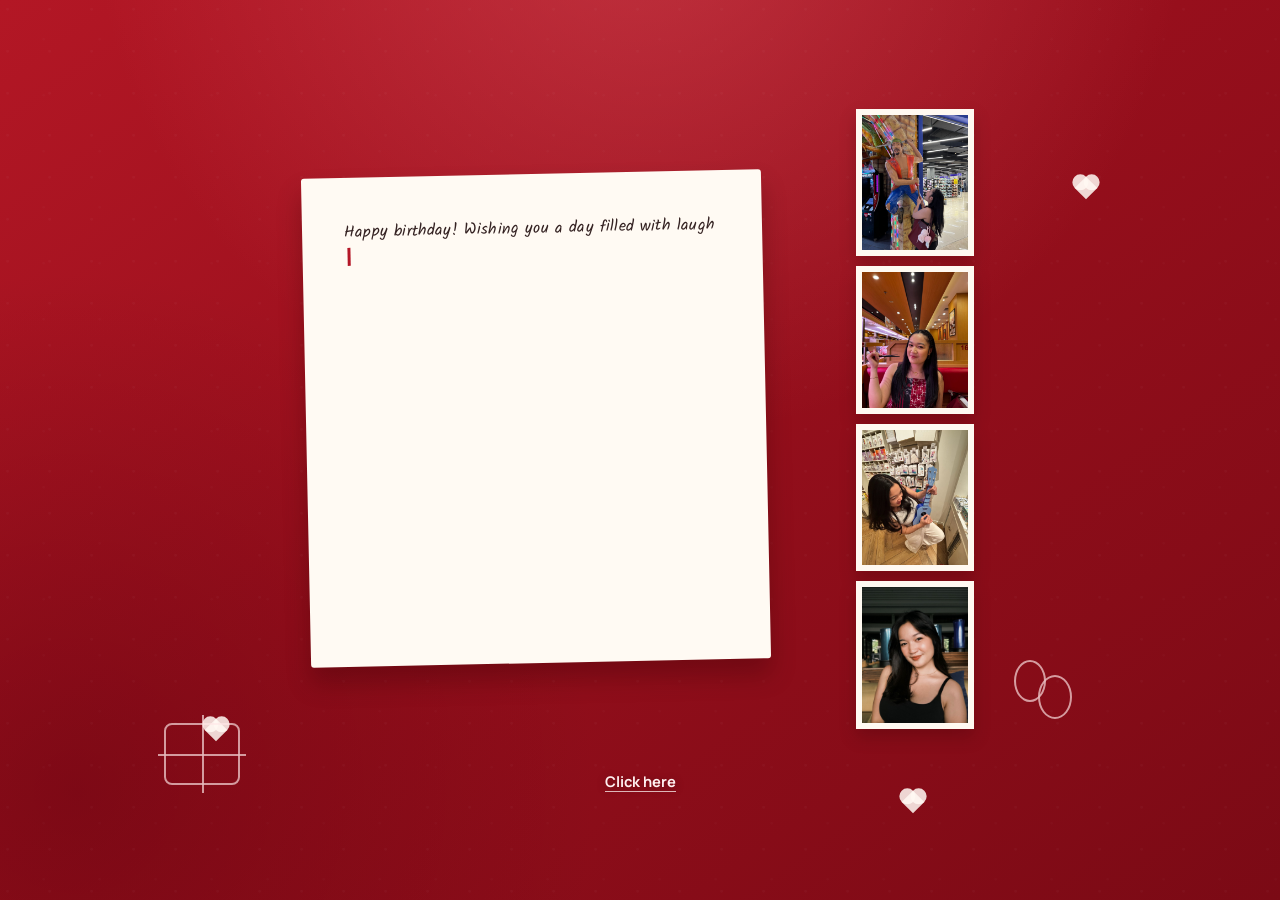
==== commit 5874054a: "changes photo." ====
--- a/letter.html
+++ b/letter.html
@@ -26,7 +26,7 @@
         <img src="photo/photo5.jpg" alt="Memory strip 1" />
         <img src="photo/photo6.jpg" alt="Memory strip 2" />
         <img src="photo/photo7.jpg" alt="Memory strip 3" />
-        <img src="photo/photo8.jpg" alt="Memory strip 4" />
+        <img src="photo/19.jpeg" alt="Memory strip 4" />
       </aside>
 
       <div class="letter-floating-hearts" aria-hidden="true">
--- a/css/style.css
+++ b/css/style.css
@@ -5642,6 +5642,10 @@
   transform: rotate(3deg);
 }
 
+.polaroid-wall .polaroid-center {
+  grid-column: 2;
+}
+
 .polaroid-wall img {
   aspect-ratio: 1 / 1;
 }
@@ -5797,6 +5801,12 @@
   .polaroid-wall {
     grid-template-columns: repeat(2, minmax(0, 1fr));
   }
+
+  .polaroid-wall .polaroid-center {
+    grid-column: 1 / -1;
+    justify-self: center;
+    width: calc((100% - clamp(12px, 3vw, 24px)) / 2);
+  }
 }
 
 @media (max-width: 460px) {
@@ -5811,6 +5821,11 @@
   .floating-photos,
   .polaroid-wall {
     grid-template-columns: 1fr;
+  }
+
+  .polaroid-wall .polaroid-center {
+    grid-column: auto;
+    width: 100%;
   }
 
   .gingham-scene {
